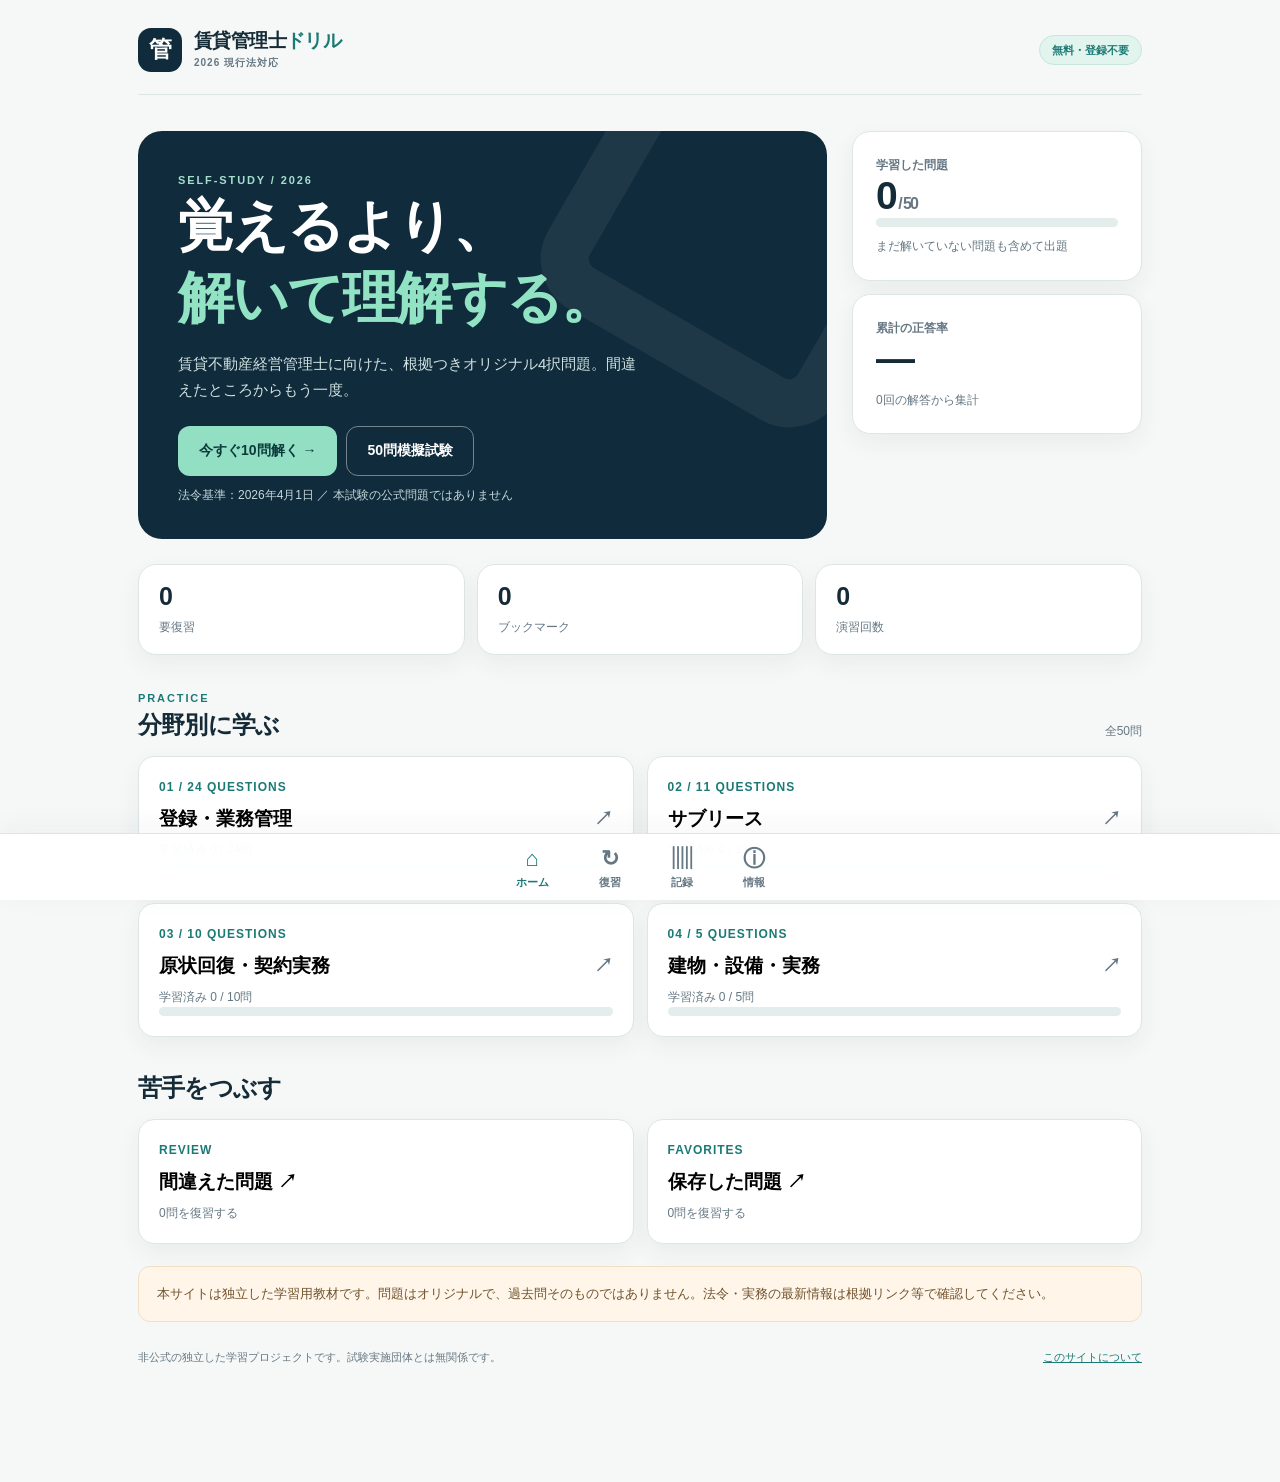
==== index.html @ d22968f8 "Publish original 50-question study app as standalone HTML" ====
<!doctype html>
<html lang="ja">
<head>
<meta charset="utf-8">
<meta name="viewport" content="width=device-width,initial-scale=1,viewport-fit=cover">
<meta name="theme-color" content="#102b3b">
<meta name="description" content="賃貸不動産経営管理士試験に向けた無料のオリジナル四択問題50問。解答解説・根拠リンク・苦手復習・模擬試験。">
<link rel="manifest" href="./manifest.webmanifest">
<link rel="icon" type="image/svg+xml" href="./icon.svg">
<link rel="apple-touch-icon" href="./icon-192.png">
<style>:root{color-scheme:light;--navy:#102b3b;--ink:#152b37;--sub:#657783;--aqua:#1b7a76;--mint:#c7e9d9;--bg:#f6f8f7;--line:#dde6e6;--white:#fff;--orange:#f3a34c;--red:#b74343;--good:#17765d;--shadow:0 9px 24px rgba(12,49,55,.06)}*{box-sizing:border-box}html{scroll-behavior:smooth}body{margin:0;background:var(--bg);color:var(--ink);font-family:-apple-system,BlinkMacSystemFont,"Hiragino Kaku Gothic ProN","Noto Sans JP",Meiryo,sans-serif;font-size:15px;line-height:1.7;-webkit-font-smoothing:antialiased}button,input,select{font:inherit}button{cursor:pointer}a{color:var(--aqua)}button:focus-visible,a:focus-visible,input:focus-visible{outline:3px solid #60b3ba;outline-offset:3px}.shell{max-width:1060px;margin:auto;padding:0 28px}.site-head{display:flex;justify-content:space-between;align-items:center;padding:28px 0 22px;border-bottom:1px solid var(--line)}.brand{display:flex;align-items:center;text-decoration:none;color:var(--ink);gap:12px}.brand-mark{background:var(--navy);color:#fff;width:44px;height:44px;border-radius:13px;display:grid;place-items:center;font-weight:900;font-size:23px;letter-spacing:-1px}.brand-text{font-size:19px;line-height:1.05;font-weight:850;letter-spacing:-.6px}.brand-text span{color:var(--aqua)}.brand-text small{display:block;font-weight:600;color:var(--sub);font-size:10px;margin-top:7px;letter-spacing:1px}.header-tag{font-weight:700;color:var(--aqua);background:#e1f4ed;border:1px solid #c9e6dc;border-radius:20px;padding:5px 12px;font-size:11px}.site-foot{display:flex;justify-content:space-between;gap:20px;font-size:11px;color:var(--sub);padding:26px 0 115px}.bottom-nav{position:fixed;z-index:20;bottom:0;left:0;right:0;display:flex;justify-content:center;background:rgba(255,255,255,.97);border-top:1px solid var(--line);padding-bottom:env(safe-area-inset-bottom,0px);box-shadow:0 -6px 30px #102b3b0b}.bottom-nav button{border:0;background:transparent;padding:10px 25px 8px;color:var(--sub);font-size:11px;font-weight:700;display:grid;justify-items:center;gap:0}.bottom-nav button span{font-size:22px;line-height:1.35}.bottom-nav button.active{color:var(--aqua)}.eyebrow{text-transform:uppercase;letter-spacing:1.9px;font-size:11px;font-weight:850;color:var(--aqua)}h1,h2,h3,p{margin-top:0}h1{font-size:clamp(31px,5.2vw,56px);line-height:1.3;letter-spacing:-1.9px;margin-bottom:16px}h2{font-size:24px;line-height:1.4;letter-spacing:-.8px}h3{font-size:17px;line-height:1.4;margin-bottom:8px}.lede{color:#4e6571;font-size:16px;max-width:650px}.hero{margin:36px 0 25px;display:grid;grid-template-columns:minmax(0,1fr) 290px;gap:25px;align-items:stretch}.hero-main{background:var(--navy);border-radius:24px;color:#fff;padding:40px 40px 34px;position:relative;overflow:hidden}.hero-main:before{content:'';position:absolute;width:240px;height:240px;border:48px solid #ffffff10;transform:rotate(30deg);right:-90px;top:-80px;border-radius:58px}.hero-main .eyebrow{color:#a4dfce}.hero-main h1{position:relative}.hero-main h1 em{font-style:normal;color:#92e3c3}.hero-main p{max-width:470px;color:#d1e3e3;position:relative}.hero-actions{display:flex;gap:9px;flex-wrap:wrap;position:relative;margin-top:24px}.btn{border:1px solid transparent;border-radius:12px;padding:12px 20px;font-weight:800;font-size:14px;display:inline-flex;align-items:center;justify-content:center;gap:7px;min-height:46px;transition:transform .15s,background .15s}.btn:hover{transform:translateY(-1px)}.btn-primary{background:#93dfc4;color:#0c3a3b}.btn-dark{background:var(--navy);color:#fff}.btn-outline{background:transparent;border-color:#ffffff6b;color:#fff}.btn-ghost{background:#fff;color:var(--navy);border-color:var(--line)}.btn:disabled{opacity:.5;cursor:not-allowed}.hero-side{display:flex;flex-direction:column;gap:13px}.surface{background:white;border:1px solid var(--line);box-shadow:var(--shadow);border-radius:18px;padding:23px}.stat-num{font-size:39px;font-weight:900;line-height:1.1;letter-spacing:-2px}.stat-label{color:var(--sub);font-size:12px;font-weight:700}.progressbar{height:9px;background:#e3edeb;border-radius:99px;overflow:hidden}.progressbar>span{height:100%;display:block;border-radius:99px;background:#29a18a}.mini-note{font-size:12px;color:var(--sub);margin:9px 0 0}.kpis{display:grid;grid-template-columns:repeat(3,minmax(0,1fr));gap:12px}.kpi{padding:16px 20px}.kpi strong{font-size:25px;display:block;line-height:1.25}.kpi small{font-size:12px;color:var(--sub)}.section-head{display:flex;align-items:end;justify-content:space-between;margin:34px 0 14px;gap:12px}.section-head h2{margin:0}.small{font-size:12px;color:var(--sub)}.card-grid{display:grid;grid-template-columns:repeat(2,minmax(0,1fr));gap:13px}.study-card{text-align:left;display:block;width:100%;border:1px solid var(--line);background:white;border-radius:16px;padding:20px;transition:all .18s;box-shadow:var(--shadow)}.study-card:hover{border-color:var(--aqua);transform:translateY(-2px)}.study-card .num{display:block;color:var(--aqua);font-weight:900;font-size:12px;letter-spacing:1px}.study-card h3{font-size:19px;margin:9px 0 7px}.study-card p{font-size:12px;color:var(--sub);margin:0}.study-card .right{float:right;color:var(--sub)}.pill{display:inline-block;border-radius:99px;padding:3px 10px;background:#e8f4ef;color:#116b5a;font-size:11px;font-weight:800}.muted-pill{background:#eff3f3;color:#6d7c84}.info-row{display:flex;gap:12px;align-items:center;justify-content:space-between;margin:16px 0}.filter-chip{background:#eff6f3;border:1px solid #d9eae2;color:#1d7665;border-radius:20px;padding:7px 12px;font-weight:800;font-size:12px}.question-wrap{max-width:760px;margin:34px auto 52px}.q-top{display:flex;align-items:center;justify-content:space-between;gap:10px;margin-bottom:16px}.back{border:0;background:transparent;color:var(--sub);font-size:13px;font-weight:700;padding:4px 0}.q-card{background:#fff;border:1px solid var(--line);border-radius:22px;padding:clamp(20px,4.5vw,40px);box-shadow:var(--shadow)}.q-meta{display:flex;flex-wrap:wrap;gap:8px;align-items:center;margin-bottom:17px}.q-number{font-size:13px;font-weight:800;color:var(--aqua)}.q-title{font-size:clamp(19px,3.5vw,25px);letter-spacing:-.5px;line-height:1.6;margin-bottom:22px}.answers{display:grid;gap:10px}.choice{width:100%;display:flex;text-align:left;gap:14px;align-items:flex-start;padding:15px;border:1.5px solid var(--line);background:#fff;border-radius:12px;line-height:1.55;font-weight:650}.choice:hover:not(:disabled){border-color:#36947c;background:#f7fcfa}.choice .mark{flex:0 0 28px;width:28px;height:28px;border-radius:8px;background:#f0f5f4;color:#72808a;display:grid;place-items:center;font-size:13px;font-weight:900}.choice.correct{border-color:#2a9975;background:#f1fbf5}.choice.correct .mark{background:#217c5c;color:white}.choice.wrong{border-color:#d47f77;background:#fff5f4}.choice.wrong .mark{background:#bc5e53;color:white}.choice:disabled{cursor:default}.answer-review{margin-top:21px;padding:20px;border-radius:13px;background:#f1f7f4;border:1px solid #d5e7db}.answer-review.is-wrong{background:#fff8f1;border-color:#f4dfc7}.result-label{font-size:14px;font-weight:900;margin-bottom:8px}.source-link{font-size:12px;word-break:break-all;display:inline-flex;gap:4px;margin-top:7px}.q-actions{display:flex;justify-content:space-between;gap:10px;flex-wrap:wrap;margin-top:20px}.q-actions button{flex:1}.ghost-action{border:0;background:transparent;font-weight:750;color:var(--aqua);padding:10px}.timeout{background:#fff3e3;border-radius:10px;padding:10px 12px;font-size:12px;color:#7a5619}.summary{max-width:760px;margin:32px auto}.summary-hero{padding:33px;text-align:center;background:var(--navy);color:white;border-radius:22px}.summary-hero h2{font-size:42px;margin:10px}.summary-hero p{color:#d4e7e5}.summary-hero .btn{margin:6px}.recap-list{margin-top:18px}.recap{border-bottom:1px solid var(--line);padding:15px 0}.recap strong{display:block;font-size:13px}.recap small{color:var(--sub)}.stats-grid{display:grid;grid-template-columns:repeat(3,1fr);gap:12px;margin-top:22px}.stats-grid .surface strong{display:block;font-size:30px}.row{display:flex;justify-content:space-between;align-items:center;gap:10px}.category-stats{display:grid;gap:16px;margin:22px 0}.cstat{background:white;border-radius:14px;border:1px solid var(--line);padding:18px}.cstat label{font-weight:700;font-size:14px;display:block;margin-bottom:12px}.source-list{padding-left:20px}.source-list li{padding:6px 0;line-height:1.5}.alert{padding:16px 18px;border-radius:12px;background:#fff6e9;border:1px solid #f3dfc3;font-size:13px;color:#71532d}.settings-actions{display:flex;gap:10px;flex-wrap:wrap}.settings-actions input{display:none}.loading{padding:100px 10px;text-align:center;color:var(--sub)}.pillwrap{display:flex;flex-wrap:wrap;gap:10px;margin:15px 0}.category-filter{border:1px solid var(--line);background:white;border-radius:12px;padding:10px 14px;font-weight:700;color:var(--ink)}.category-filter.selected{border-color:#267e6f;background:#dff3e9;color:#135e4d}.countdown{font-weight:800;color:#d3f6e9}.nos{padding:50px 18px;text-align:center}.about{max-width:850px;margin:36px auto}.about section{margin:25px 0}.about ul{padding-left:21px}.about li{margin:6px 0}.source-ct{font-size:12px;color:var(--sub);word-break:break-all}@media(max-width:750px){.shell{padding:0 16px}.site-head{padding:17px 0}.brand-mark{width:39px;height:39px}.brand-text{font-size:17px}.header-tag{font-size:10px;padding:4px 8px}.hero{grid-template-columns:1fr;gap:12px;margin:22px 0}.hero-main{padding:29px 24px}.hero-main h1{font-size:35px}.hero-side{flex-direction:row}.hero-side>.surface{flex:1}.card-grid{grid-template-columns:1fr}.stats-grid{grid-template-columns:repeat(3,minmax(0,1fr));gap:6px}.stats-grid .surface{padding:15px 9px}.stats-grid .surface strong{font-size:25px}.bottom-nav button{padding-left:24px;padding-right:24px}.site-foot{display:grid;padding-bottom:115px}.question-wrap{margin-top:22px}.q-card{border-radius:18px}.q-actions{flex-direction:column}.q-actions button{width:100%}.hero-actions .btn{flex:1}}@media(max-width:370px){.brand-text{font-size:14px}.header-tag{font-size:9px}.bottom-nav button{padding-left:18px;padding-right:18px}.hero-main h1{font-size:31px}}

/* deploy asset */
</style>
<title>賃貸管理士ドリル｜2026試験対策</title>
</head>
<body>
<div class="shell">
<header class="site-head">
  <a href="#home" class="brand" id="brand" aria-label="ホームへ"><span class="brand-mark">管</span><span class="brand-text">賃貸管理士<span>ドリル</span><small>2026 現行法対応</small></span></a>
  <span class="header-tag">無料・登録不要</span>
</header>
<main id="app" tabindex="-1"><div class="loading">問題データを読み込み中...</div></main>
<footer class="site-foot"><span>非公式の独立した学習プロジェクトです。試験実施団体とは無関係です。</span><a href="#about">このサイトについて</a></footer>
</div>
<nav class="bottom-nav" aria-label="メインメニュー">
<button type="button" data-nav="home" aria-label="ホーム"><span>⌂</span>ホーム</button>
<button type="button" data-nav="review" aria-label="復習"><span>↻</span>復習</button>
<button type="button" data-nav="stats" aria-label="学習記録"><span>▥</span>記録</button>
<button type="button" data-nav="about" aria-label="サイト情報"><span>ⓘ</span>情報</button>
</nav>
<script>window.__DRILL_QUESTIONS=[{"id":"K001","category":"登録・業務管理","topic":"登録義務","question":"賃貸住宅管理業の登録義務について、正しいものはどれか。","choices":[{"text":"管理戸数200戸以上の事業者は、原則として国土交通大臣の登録が必要である。","ok":true},{"text":"管理戸数50戸以上で登録が必要となる。","ok":false},{"text":"管理戸数100戸以上で登録が必要となる。","ok":false},{"text":"管理戸数500戸以上になるまで登録は不要である。","ok":false}],"explanation":"登録義務の境界は200戸。管理戸数200戸未満なら任意登録ができる。","source":"https://www.mlit.go.jp/tochi_fudousan_kensetsugyo/pm_portal/administrator_duties.html","sourceName":"国交省：管理業者の業務","basisDate":"2026-04-01","verified":"一次資料確認済み"},{"id":"K002","category":"登録・業務管理","topic":"任意登録","question":"管理戸数150戸の事業者について、正しいものはどれか。","choices":[{"text":"登録を受けても賃貸住宅管理業法の業者規制を受けない。","ok":false},{"text":"法律上の登録は原則任意だが、登録を受けることはできる。","ok":true},{"text":"登録申請自体が禁止される。","ok":false},{"text":"無条件で登録が義務付けられる。","ok":false}],"explanation":"200戸未満は任意登録。ただし登録した業者は該当する法定義務を負う。","source":"https://www.mlit.go.jp/tochi_fudousan_kensetsugyo/pm_portal/system_commentary.html","sourceName":"国交省：制度解説","basisDate":"2026-04-01","verified":"一次資料確認済み"},{"id":"K003","category":"登録・業務管理","topic":"管理業務の定義","question":"家賃の集金だけを受託し、維持保全を行わない事業について正しいものはどれか。","choices":[{"text":"金銭管理だけの場合は例外なく宅建免許が必要となる。","ok":false},{"text":"金銭管理だけでも必ず業務管理者を設置する必要がある。","ok":false},{"text":"家賃等の金銭管理だけでは、法の「賃貸住宅管理業」に該当しない。","ok":true},{"text":"金銭管理だけで当然に管理業登録が必要となる。","ok":false}],"explanation":"法の対象となる管理業務は、維持保全単独、または維持保全と金銭管理の併用。金銭管理のみは対象外。","source":"https://www.mlit.go.jp/tochi_fudousan_kensetsugyo/pm_portal/administrator_duties.html","sourceName":"国交省：管理業者の業務","basisDate":"2026-04-01","verified":"一次資料確認済み"},{"id":"K004","category":"登録・業務管理","topic":"登録先","question":"賃貸住宅管理業の法定登録先として正しいものはどれか。","choices":[{"text":"国土交通大臣。","ok":true},{"text":"都道府県知事。","ok":false},{"text":"市区町村長。","ok":false},{"text":"宅地建物取引業保証協会。","ok":false}],"explanation":"賃貸住宅管理業の法定登録は国土交通大臣に対して行う。","source":"https://www.mlit.go.jp/tochi_fudousan_kensetsugyo/const/tochi_fudousan_kensetsugyo_const_tk3_000001_00012.html","sourceName":"国交省：登録申請","basisDate":"2026-04-01","verified":"一次資料確認済み"},{"id":"K005","category":"登録・業務管理","topic":"登録期間","question":"賃貸住宅管理業の登録の有効期間について正しいものはどれか。","choices":[{"text":"登録後は無期限である。","ok":false},{"text":"5年間である。","ok":true},{"text":"1年間である。","ok":false},{"text":"3年間である。","ok":false}],"explanation":"登録は5年間有効。継続する場合は所定の期間内に更新申請する。","source":"https://www.mlit.go.jp/tochi_fudousan_kensetsugyo/const/tochi_fudousan_kensetsugyo_const_tk3_000001_00012.html","sourceName":"国交省：登録申請","basisDate":"2026-04-01","verified":"一次資料確認済み"},{"id":"K006","category":"登録・業務管理","topic":"更新申請","question":"登録の更新申請時期について正しいものはどれか。","choices":[{"text":"満了日の180日前から150日前までに申請する。","ok":false},{"text":"満了後30日以内であれば必ず適法に更新できる。","ok":false},{"text":"有効期間満了日の90日前から30日前までに申請する。","ok":true},{"text":"満了日の前日だけに申請する。","ok":false}],"explanation":"更新申請は満了日の90日前から30日前まで。","source":"https://www.ktr.mlit.go.jp/kensan/index00000029.html","sourceName":"国交省関東地方整備局：FAQ","basisDate":"2026-04-01","verified":"一次資料確認済み"},{"id":"K007","category":"登録・業務管理","topic":"宅建免許との関係","question":"賃貸住宅管理業の登録と宅建業免許との関係で正しいものはどれか。","choices":[{"text":"宅建業免許がなければ登録申請できない。","ok":false},{"text":"宅建業免許を持つだけで管理業の登録も自動付与される。","ok":false},{"text":"宅建業免許を返納すると管理業登録も必ず同時に消滅する。","ok":false},{"text":"宅建業免許を持っていなくても、要件を満たせば登録を受けられる。","ok":true}],"explanation":"賃貸住宅管理業の登録に宅建業免許の保有は必須ではない。","source":"https://www.ktr.mlit.go.jp/kensan/index00000029.html","sourceName":"国交省関東地方整備局：FAQ","basisDate":"2026-04-01","verified":"一次資料確認済み"},{"id":"K008","category":"登録・業務管理","topic":"業務開始","question":"登録後の事業開始について正しいものはどれか。","choices":[{"text":"登録後1年以内に業務を始めないと、登録取消しの対象となる。","ok":true},{"text":"登録後1か月で開始しなければ自動失効する。","ok":false},{"text":"何年休業しても登録取消しの対象にはならない。","ok":false},{"text":"登録後10年は開業の有無を問わず取消しできない。","ok":false}],"explanation":"1年以内に開始せず、または引き続き1年以上業務を行っていないと認められると、登録取消しの対象。","source":"https://www.ktr.mlit.go.jp/kensan/index00000029.html","sourceName":"国交省関東地方整備局：FAQ","basisDate":"2026-04-01","verified":"一次資料確認済み"},{"id":"K009","category":"登録・業務管理","topic":"業務管理者","question":"業務管理者の配置について正しいものはどれか。","choices":[{"text":"業務管理者は契約ごとに1名選任する。","ok":false},{"text":"営業所または事務所ごとに1名以上配置する。","ok":true},{"text":"会社全体で1名いればすべての営業所に配置不要である。","ok":false},{"text":"管理戸数200戸ごとに必ず1名配置する。","ok":false}],"explanation":"営業所・事務所単位で1名以上。戸数比例の人数要件ではない。","source":"https://www.mlit.go.jp/tochi_fudousan_kensetsugyo/pm_portal/administrator_duties.html","sourceName":"国交省：管理業者の業務","basisDate":"2026-04-01","verified":"一次資料確認済み"},{"id":"K010","category":"登録・業務管理","topic":"兼務","question":"業務管理者について正しいものはどれか。","choices":[{"text":"業務管理者は必ず取締役でなければならない。","ok":false},{"text":"業務管理者は必ず無期雇用の正社員でなければならない。","ok":false},{"text":"適切な管理・監督体制を確保できれば、宅建士等との兼務が法令上当然には禁止されない。","ok":true},{"text":"法律上、業務管理者はすべての副業を禁止される。","ok":false}],"explanation":"兼務自体は禁止ではないが、管理業務の指導・監督に従事できる必要がある。","source":"https://www.ktr.mlit.go.jp/kensan/index00000029.html","sourceName":"国交省関東地方整備局：FAQ","basisDate":"2026-04-01","verified":"一次資料確認済み"},{"id":"K011","category":"登録・業務管理","topic":"重要事項説明","question":"管理受託契約の締結前に必要な対応として正しいものはどれか。","choices":[{"text":"契約後に口頭報告するだけで足りる。","ok":false},{"text":"重要事項説明は入居者にだけ行う。","ok":false},{"text":"管理報酬の説明は法律上禁止されている。","ok":false},{"text":"管理内容や報酬等について書面を交付して説明する。","ok":true}],"explanation":"管理受託契約の相手方となるオーナーに対し、締結前に書面交付・説明を行う。","source":"https://www.mlit.go.jp/tochi_fudousan_kensetsugyo/pm_portal/administrator_duties.html","sourceName":"国交省：管理業者の業務","basisDate":"2026-04-01","verified":"一次資料確認済み"},{"id":"K012","category":"登録・業務管理","topic":"説明者","question":"管理受託契約の重要事項を説明する者について正しいものはどれか。","choices":[{"text":"法律上、説明者は必ずしも業務管理者本人である必要はない。","ok":true},{"text":"必ず行政書士が行う。","ok":false},{"text":"必ず賃貸人自身が説明する。","ok":false},{"text":"必ず業務管理者だけが行い、他の従業員は一切できない。","ok":false}],"explanation":"業務管理者等の知識・経験ある者が説明することを推奨するが、説明者を業務管理者に限定していない。","source":"https://www.mlit.go.jp/tochi_fudousan_kensetsugyo/pm_portal/faq.html","sourceName":"国交省：FAQ","basisDate":"2026-04-01","verified":"一次資料確認済み"},{"id":"K013","category":"登録・業務管理","topic":"説明から締結","question":"管理受託契約の説明と締結の間隔について正しいものはどれか。","choices":[{"text":"説明から締結までは必ず1年以上あける。","ok":false},{"text":"国交省は説明から契約まで1週間程度あけることを推奨している。","ok":true},{"text":"法律で必ず30日以上あけなければならない。","ok":false},{"text":"法律上、説明した瞬間に締結しなければならない。","ok":false}],"explanation":"1週間程度は推奨であり、すべての契約で法律上の絶対的な待機期間というわけではない。","source":"https://www.mlit.go.jp/tochi_fudousan_kensetsugyo/pm_portal/faq.html","sourceName":"国交省：FAQ","basisDate":"2026-04-01","verified":"一次資料確認済み"},{"id":"K014","category":"登録・業務管理","topic":"契約締結時書面","question":"管理受託契約が成立した直後の法定対応として正しいものはどれか。","choices":[{"text":"契約前説明書を交付していれば締結時書面は常に不要である。","ok":false},{"text":"締結時書面は入居者だけに交付する。","ok":false},{"text":"契約内容を記載した締結時書面を遅滞なく交付する。","ok":true},{"text":"締結時書面は5年以内に渡せばよい。","ok":false}],"explanation":"締結前の重要事項説明書と、成立後の契約締結時書面は別の義務。","source":"https://www.mlit.go.jp/tochi_fudousan_kensetsugyo/pm_portal/administrator_duties.html","sourceName":"国交省：管理業者の業務","basisDate":"2026-04-01","verified":"一次資料確認済み"},{"id":"K015","category":"登録・業務管理","topic":"財産の分別","question":"管理業者が扱う家賃等の分別管理について正しいものはどれか。","choices":[{"text":"管理業者自身の固有財産と区分して管理する必要がある。","ok":true},{"text":"自己の運転資金として自由に混用できる。","ok":false},{"text":"現金で保管すれば帳簿等による識別は一切不要である。","ok":false},{"text":"所有者が異なっても契約ごとの識別は不要である。","ok":false}],"explanation":"家賃・敷金等は固有財産と区別し、管理受託契約ごとの金銭を識別可能にする。","source":"https://www.mlit.go.jp/tochi_fudousan_kensetsugyo/pm_portal/administrator_duties.html","sourceName":"国交省：管理業者の業務","basisDate":"2026-04-01","verified":"一次資料確認済み"},{"id":"K016","category":"登録・業務管理","topic":"帳簿管理","question":"家賃等の金銭管理に関する説明で正しいものはどれか。","choices":[{"text":"資金の帰属確認は会計年度末だけ行えば必ず足りる。","ok":false},{"text":"どの管理受託契約の金銭か帳簿・会計ソフト等で判別できるようにする。","ok":true},{"text":"金銭を一つの口座に集めれば契約別の記録は不要である。","ok":false},{"text":"契約番号の管理は法により禁止されている。","ok":false}],"explanation":"物件・契約ごとに受領金銭の帰属を識別できる管理が求められる。","source":"https://www.mlit.go.jp/tochi_fudousan_kensetsugyo/pm_portal/administrator_duties.html","sourceName":"国交省：管理業者の業務","basisDate":"2026-04-01","verified":"一次資料確認済み"},{"id":"K017","category":"登録・業務管理","topic":"定期報告","question":"管理業者から委託者への業務状況報告について正しいものはどれか。","choices":[{"text":"10年に1回だけ報告すればよい。","ok":false},{"text":"賃貸人に対する定期報告の義務は一切ない。","ok":false},{"text":"原則として少なくとも年1回は定期報告する。","ok":true},{"text":"5年に1回で必ず足りる。","ok":false}],"explanation":"管理業務の実施状況など、原則年1回以上の頻度で報告する。","source":"https://www.mlit.go.jp/tochi_fudousan_kensetsugyo/pm_portal/administrator_duties.html","sourceName":"国交省：管理業者の業務","basisDate":"2026-04-01","verified":"一次資料確認済み"},{"id":"K018","category":"登録・業務管理","topic":"報告内容","question":"管理受託契約に基づく定期報告の項目として適切なものはどれか。","choices":[{"text":"業務管理者の私的な年間収入。","ok":false},{"text":"入居者の趣味嗜好を独自に調査した結果。","ok":false},{"text":"他社の営業秘密を必ず報告する。","ok":false},{"text":"家賃等の収受状況や苦情の発生・対応状況。","ok":true}],"explanation":"維持保全の実施状況、家賃等の収受状況、苦情の発生・対応状況などを報告。","source":"https://www.mlit.go.jp/tochi_fudousan_kensetsugyo/pm_portal/administrator_duties.html","sourceName":"国交省：管理業者の業務","basisDate":"2026-04-01","verified":"一次資料確認済み"},{"id":"K019","category":"登録・業務管理","topic":"証明書","question":"賃貸住宅管理業に従事する者の証明書について正しいものはどれか。","choices":[{"text":"管理業務に従事する従業者には、原則として従業者証明書を携帯させる。","ok":true},{"text":"証明書の携帯は一律に禁止されている。","ok":false},{"text":"従業者は個人の運転免許証を見せれば法定証明書の代わりとなる。","ok":false},{"text":"名刺を持っていれば法律上の証明書は絶対に不要となる。","ok":false}],"explanation":"賃貸住宅管理業に従事する者は所定の従業者証明書を携帯する。内部事務のみの者など取扱いに注意。","source":"https://www.mlit.go.jp/tochi_fudousan_kensetsugyo/pm_portal/administrator_duties.html","sourceName":"国交省：管理業者の業務","basisDate":"2026-04-01","verified":"一次資料確認済み"},{"id":"K020","category":"登録・業務管理","topic":"帳簿","question":"賃貸住宅管理業者の帳簿について正しいものはどれか。","choices":[{"text":"帳簿に管理受託契約の内容は記載できない。","ok":false},{"text":"営業所または事務所ごとに備え付ける。","ok":true},{"text":"本店にだけ1冊あれば必ず足りる。","ok":false},{"text":"賃貸人の自宅ごとに必ず備える。","ok":false}],"explanation":"営業所・事務所ごとに、管理受託契約についての所定事項を記録する。","source":"https://www.mlit.go.jp/tochi_fudousan_kensetsugyo/pm_portal/administrator_duties.html","sourceName":"国交省：管理業者の業務","basisDate":"2026-04-01","verified":"一次資料確認済み"},{"id":"K021","category":"登録・業務管理","topic":"帳簿保存","question":"管理受託契約に関する帳簿の保存期間として正しいものはどれか。","choices":[{"text":"1か月間だけ保存すればよい。","ok":false},{"text":"一律に30年間保存する。","ok":false},{"text":"事業年度の末日から5年間保存する。","ok":true},{"text":"作成した当日だけ保存すればよい。","ok":false}],"explanation":"帳簿の保存は各事業年度の末日から5年間。","source":"https://www.cbr.mlit.go.jp/kensei/info/license/pdf/faq_a.pdf","sourceName":"国交省：FAQ抜粋","basisDate":"2026-04-01","verified":"一次資料確認済み"},{"id":"K022","category":"登録・業務管理","topic":"標識","question":"登録を受けた賃貸住宅管理業者の標識について正しいものはどれか。","choices":[{"text":"本店のみで一切足りる。","ok":false},{"text":"車両のダッシュボードだけに掲示する。","ok":false},{"text":"営業所には掲示してはならない。","ok":false},{"text":"営業所または事務所ごとの公衆の見やすい場所に掲示する。","ok":true}],"explanation":"標識は営業所・事務所単位で掲示する。","source":"https://www.mlit.go.jp/tochi_fudousan_kensetsugyo/pm_portal/administrator_duties.html","sourceName":"国交省：管理業者の業務","basisDate":"2026-04-01","verified":"一次資料確認済み"},{"id":"K023","category":"登録・業務管理","topic":"全部再委託","question":"受託した賃貸住宅管理業務の再委託について正しいものはどれか。","choices":[{"text":"管理業務の全部を他者へ再委託することは禁止される。","ok":true},{"text":"全部再委託は必ず義務付けられる。","ok":false},{"text":"すべての業務を外注し管理業者自身は何もしなくてもよい。","ok":false},{"text":"再委託について法律の規定は存在しない。","ok":false}],"explanation":"管理受託した業務の全部の再委託は禁止。","source":"https://www.hkd.mlit.go.jp/ky/jg/kensan/slo5pa000000x3wf-att/slo5pa000000x469.pdf","sourceName":"国交省：再委託の解説","basisDate":"2026-04-01","verified":"一次資料確認済み"},{"id":"K024","category":"登録・業務管理","topic":"一部再委託","question":"賃貸住宅管理業務の一部再委託について正しいものはどれか。","choices":[{"text":"一部再委託すると登録は必ず即時失効する。","ok":false},{"text":"管理受託契約に定めがあり、自ら再委託先を指導・監督するなどの条件の下で可能である。","ok":true},{"text":"一部の再委託も常に刑事罰の対象となる。","ok":false},{"text":"一部再委託は書面での取決めに一切関係なく無制限に可能である。","ok":false}],"explanation":"全部再委託は禁止。一部再委託は契約内容と管理業者の指導監督を踏まえた取扱いが可能。","source":"https://www.hkd.mlit.go.jp/ky/jg/kensan/slo5pa000000x3wf-att/slo5pa000000x469.pdf","sourceName":"国交省：再委託の解説","basisDate":"2026-04-01","verified":"一次資料確認済み"},{"id":"K025","category":"サブリース","topic":"契約の構造","question":"マスターリース契約の基本的な当事者関係として正しいものはどれか。","choices":[{"text":"管理会社が入居者へ売買代金を払う契約。","ok":false},{"text":"サブリース業者が消防署と設備点検を契約すること。","ok":false},{"text":"建物所有者がサブリース業者に賃貸する契約。","ok":true},{"text":"入居者が建物所有者から所有権を購入する契約。","ok":false}],"explanation":"マスターリースはオーナーからサブリース業者への貸付け。","source":"https://www.mlit.go.jp/tochi_fudousan_kensetsugyo/pm_portal/sublease.html","sourceName":"国交省：サブリース規制","basisDate":"2026-04-01","verified":"一次資料確認済み"},{"id":"K026","category":"サブリース","topic":"転貸借","question":"サブリースで入居者が賃貸住宅を借りる契約について正しいものはどれか。","choices":[{"text":"オーナーが金融機関から住宅ローンを借りる契約である。","ok":false},{"text":"所有者から建設会社への工事請負契約である。","ok":false},{"text":"管理者が国に登録申請する契約である。","ok":false},{"text":"一般にサブリース業者から入居者への転貸借契約である。","ok":true}],"explanation":"オーナー→サブリース業者がマスターリース、業者→入居者が転貸借。","source":"https://www.mlit.go.jp/tochi_fudousan_kensetsugyo/pm_portal/sublease.html","sourceName":"国交省：サブリース規制","basisDate":"2026-04-01","verified":"一次資料確認済み"},{"id":"K027","category":"サブリース","topic":"誇大広告","question":"特定賃貸借契約についての広告規制で正しいものはどれか。","choices":[{"text":"実際と著しく異なる条件や誤認させるような表示は禁止される。","ok":true},{"text":"インターネット広告だけは誇大表示が自由である。","ok":false},{"text":"広告では必ず家賃が将来増額すると表示する。","ok":false},{"text":"契約条件が変わる可能性を伏せることが義務である。","ok":false}],"explanation":"サブリース事業者等には誇大広告の禁止がある（法28条）。","source":"https://www.mlit.go.jp/tochi_fudousan_kensetsugyo/pm_portal/sublease.html","sourceName":"国交省：サブリース規制・法28条","basisDate":"2026-04-01","verified":"一次資料確認済み"},{"id":"K028","category":"サブリース","topic":"不当勧誘","question":"サブリース契約の勧誘について正しいものはどれか。","choices":[{"text":"虚偽説明でもオーナーに損害がなければ常に適法である。","ok":false},{"text":"契約解除の妨害は法律上無制限に許される。","ok":false},{"text":"相手の判断をゆがめるような不正確な情報や強引な勧誘は禁止される。","ok":true},{"text":"契約に影響する不利な事実は必ず隠さなければならない。","ok":false}],"explanation":"不当勧誘等は法29条で禁止される。","source":"https://www.mlit.go.jp/tochi_fudousan_kensetsugyo/pm_portal/sublease.html","sourceName":"国交省：サブリース規制・法29条","basisDate":"2026-04-01","verified":"一次資料確認済み"},{"id":"K029","category":"サブリース","topic":"勧誘者","question":"サブリース契約を勧誘する者への規制について正しいものはどれか。","choices":[{"text":"規制は物件の入居者にだけ適用される。","ok":false},{"text":"建設会社などが勧誘に関与しても一切規制されない。","ok":false},{"text":"サブリース業者以外の勧誘はすべて規制対象外である。","ok":false},{"text":"サブリース業者のほか、勧誘者も不当勧誘規制の対象となり得る。","ok":true}],"explanation":"サブリース業者と勧誘者が対象。建設業者等の勧誘も該当し得る。","source":"https://www.mlit.go.jp/tochi_fudousan_kensetsugyo/pm_portal/sublease.html","sourceName":"国交省：サブリース規制","basisDate":"2026-04-01","verified":"一次資料確認済み"},{"id":"K030","category":"サブリース","topic":"説明前置","question":"特定賃貸借契約（マスターリース）の締結に際して必要な説明として正しいものはどれか。","choices":[{"text":"契約前にオーナーとなる者へ重要事項の書面を交付し、説明する。","ok":true},{"text":"契約後1年以内であれば説明を省略できる。","ok":false},{"text":"契約内容の説明をする相手は入居者だけである。","ok":false},{"text":"管理会社の営業用パンフレットがあれば、説明義務は必ず消える。","ok":false}],"explanation":"特定賃貸借契約では法30条の重要事項説明・書面交付が必要。","source":"https://www.mlit.go.jp/tochi_fudousan_kensetsugyo/pm_portal/sublease.html","sourceName":"国交省：サブリース規制・法30条","basisDate":"2026-04-01","verified":"一次資料確認済み"},{"id":"K031","category":"サブリース","topic":"説明者","question":"特定賃貸借契約の重要事項説明者について正しいものはどれか。","choices":[{"text":"借主本人がオーナーの立場で説明しなければならない。","ok":false},{"text":"法令上の特定資格の限定はないが、専門知識のある者が説明することが望ましい。","ok":true},{"text":"必ず公認会計士でなければならない。","ok":false},{"text":"必ず宅建士でなければならないと法30条にある。","ok":false}],"explanation":"説明者について特定資格の法律上の限定はなく、知識・経験を持つ者による説明が望ましい。","source":"https://www.mlit.go.jp/tochi_fudousan_kensetsugyo/pm_portal/sublease.html","sourceName":"国交省：サブリース規制","basisDate":"2026-04-01","verified":"一次資料確認済み"},{"id":"K032","category":"サブリース","topic":"締結時書面","question":"マスターリース契約の締結時に関して正しいものはどれか。","choices":[{"text":"契約時書面に賃料を記載してはならない。","ok":false},{"text":"契約時の書面は国が交付し、業者には義務がない。","ok":false},{"text":"契約期間や賃料など所定事項を書いた書面を交付する義務がある。","ok":true},{"text":"契約時書面の交付は常に禁止される。","ok":false}],"explanation":"サブリース事業者は法31条の契約時書面を交付する。","source":"https://www.mlit.go.jp/tochi_fudousan_kensetsugyo/pm_portal/sublease.html","sourceName":"国交省：サブリース規制・法31条","basisDate":"2026-04-01","verified":"一次資料確認済み"},{"id":"K033","category":"サブリース","topic":"書類閲覧","question":"特定転貸事業者の書類閲覧に関する説明で正しいものはどれか。","choices":[{"text":"業務・財産関係の書類は法令上すべて備置きが禁止される。","ok":false},{"text":"閲覧は会社の株主以外に一切認められない。","ok":false},{"text":"管理する住宅の入居者全員に個人の銀行口座を公開する義務がある。","ok":false},{"text":"事業・財産状況の書類を備え置き、契約相手方等の請求に応じて閲覧させる義務がある。","ok":true}],"explanation":"法32条は特定転貸事業者の業務・財産状況書類の備置きと閲覧を規定。","source":"https://www.mlit.go.jp/tochi_fudousan_kensetsugyo/pm_portal/sublease.html","sourceName":"国交省：サブリース規制・法32条","basisDate":"2026-04-01","verified":"一次資料確認済み"},{"id":"K034","category":"サブリース","topic":"登録とサブリース","question":"サブリース規制と管理業登録について正しいものはどれか。","choices":[{"text":"管理業の登録がなくても、特定転貸事業者に対する法定規制は適用され得る。","ok":true},{"text":"管理業登録がない事業者の誇大広告は常に自由である。","ok":false},{"text":"管理業登録がないとマスターリース契約は民法上必ず無効になる。","ok":false},{"text":"管理業登録の有無で特定転貸事業者の概念は自動的に消滅する。","ok":false}],"explanation":"特定転貸事業者・勧誘者への規制は管理業登録と独立して適用される。","source":"https://www.ktr.mlit.go.jp/kensan/index00000029.html","sourceName":"国交省関東地方整備局：FAQ","basisDate":"2026-04-01","verified":"一次資料確認済み"},{"id":"K035","category":"サブリース","topic":"説明期間","question":"特定賃貸借契約の重要事項説明のタイミングに関する説明で正しいものはどれか。","choices":[{"text":"説明をする前に必ず契約を成立させる必要がある。","ok":false},{"text":"契約判断のため、説明から締結まで1週間程度の期間を置くことが望ましい。","ok":true},{"text":"すべての契約で法律上180日以上の間隔が義務である。","ok":false},{"text":"契約前説明の翌日以降に締結すると必ず違法となる。","ok":false}],"explanation":"説明から締結まで1週間程度を設けることが望ましいという行政上の考え方。","source":"https://www.mlit.go.jp/tochi_fudousan_kensetsugyo/pm_portal/sublease.html","sourceName":"国交省：サブリース規制","basisDate":"2026-04-01","verified":"一次資料確認済み"},{"id":"K036","category":"原状回復・契約実務","topic":"通常損耗","question":"賃貸住宅の原状回復に関する原則として正しいものはどれか。","choices":[{"text":"建物が古くなること自体が常に借主の過失である。","ok":false},{"text":"入居時より新しくする費用は必ず借主に請求できる。","ok":false},{"text":"通常の使用による損耗や経年変化は、原則として賃借人の原状回復義務に含まれない。","ok":true},{"text":"通常損耗は例外なくすべて借主が新品交換する。","ok":false}],"explanation":"通常損耗・経年変化は賃料の対価に含まれると考える。","source":"https://www.mlit.go.jp/jutakukentiku/house/jutakukentiku_house_tk3_000020.html","sourceName":"国交省：原状回復ガイドライン","basisDate":"2026-04-01","verified":"一次資料確認済み"},{"id":"K037","category":"原状回復・契約実務","topic":"故意過失","question":"借主の不注意で壁を損傷させた場合の原状回復について正しいものはどれか。","choices":[{"text":"借主が故意に壁を壊しても常に貸主だけが負担する。","ok":false},{"text":"すべての損傷は管理会社が無条件で負担する。","ok":false},{"text":"借主の故意・過失による損傷は原状回復と無関係である。","ok":false},{"text":"故意・過失や通常を超える使用による損傷は借主負担となり得る。","ok":true}],"explanation":"通常の使用を超える故意・過失等による損耗の復旧が原状回復の対象。","source":"https://www.mlit.go.jp/jutakukentiku/house/jutakukentiku_house_tk3_000020.html","sourceName":"国交省：原状回復ガイドライン","basisDate":"2026-04-01","verified":"一次資料確認済み"},{"id":"K038","category":"原状回復・契約実務","topic":"経過年数","question":"原状回復費用の算定に関する考え方として正しいものはどれか。","choices":[{"text":"修繕対象の種類によっては経過年数を考慮して負担割合を計算する。","ok":true},{"text":"すべての設備は築年数に関係なく新品価格を借主が負担する。","ok":false},{"text":"経過年数は法律上必ず100年間無視する。","ok":false},{"text":"経過年数の考慮は原状回復ガイドラインで一切触れられていない。","ok":false}],"explanation":"部材・設備に応じ、経過年数の考慮や部分補修など適切な算定方法を使う。","source":"https://www.mlit.go.jp/jutakukentiku/house/jutakukentiku_house_tk3_000020.html","sourceName":"国交省：原状回復ガイドライン","basisDate":"2026-04-01","verified":"一次資料確認済み"},{"id":"K039","category":"原状回復・契約実務","topic":"入退去確認","question":"原状回復をめぐる紛争予防策として適切なものはどれか。","choices":[{"text":"退去後に全ての傷の原因を推測するだけで証拠として必ず十分である。","ok":false},{"text":"入居時と退去時に物件状況を確認し、写真やチェックリストに残す。","ok":true},{"text":"入居時の傷を記録しないことが必須である。","ok":false},{"text":"貸主と借主の確認作業は法律で禁止される。","ok":false}],"explanation":"入退去時の記録は、損傷の発生時期や原因についての争いを減らす。","source":"https://www.mlit.go.jp/jutakukentiku/house/jutakukentiku_house_tk3_000024.html","sourceName":"国交省：原状回復Q&A","basisDate":"2026-04-01","verified":"一次資料確認済み"},{"id":"K040","category":"原状回復・契約実務","topic":"クリーニング特約","question":"退去時清掃費用の特約について正しいものはどれか。","choices":[{"text":"クリーニング特約は例外なくすべて無効である。","ok":false},{"text":"金額や範囲が不明な特約ほど必ず有効になる。","ok":false},{"text":"内容の明確さや費用の妥当性等によって有効性を判断する。","ok":true},{"text":"クリーニング特約は書けば常に全額有効である。","ok":false}],"explanation":"特約の有効性は具体的な負担範囲・説明・費用の妥当性などを考慮する。","source":"https://www.mlit.go.jp/jutakukentiku/house/jutakukentiku_house_tk3_000024.html","sourceName":"国交省：原状回復Q&A","basisDate":"2026-04-01","verified":"一次資料確認済み"},{"id":"K041","category":"原状回復・契約実務","topic":"原状回復の意味","question":"「原状回復」の意味について正しいものはどれか。","choices":[{"text":"退去時には必ずすべての設備を新品にする意味である。","ok":false},{"text":"借主の故意による損傷も一切対象外である。","ok":false},{"text":"原状回復は家賃の増額のみを意味する。","ok":false},{"text":"入居当初の新品状態に戻すことと常に同じではない。","ok":true}],"explanation":"通常損耗まで新品交換する制度ではなく、故意・過失等による損傷の復旧が中心。","source":"https://www.mlit.go.jp/jutakukentiku/house/jutakukentiku_house_tk3_000020.html","sourceName":"国交省：原状回復ガイドライン","basisDate":"2026-04-01","verified":"一次資料確認済み"},{"id":"K042","category":"原状回復・契約実務","topic":"特約の理解","question":"通常の原状回復義務を超える特約の取扱いとして適切なものはどれか。","choices":[{"text":"必要性や合理性、借主の認識・意思表示などが重要となる。","ok":true},{"text":"特約は貸主が一方的に紙へ書くだけで常に有効となる。","ok":false},{"text":"特約は契約書に何もなくても必ず借主に無制限の費用負担を生む。","ok":false},{"text":"合理性の検討は国交省ガイドラインで否定されている。","ok":false}],"explanation":"通常の負担を超える特約は合理性や明確な合意が重要。","source":"https://www.mlit.go.jp/jutakukentiku/house/jutakukentiku_house_tk3_000024.html","sourceName":"国交省：原状回復Q&A","basisDate":"2026-04-01","verified":"一次資料確認済み"},{"id":"K043","category":"原状回復・契約実務","topic":"水垢放置","question":"浴室の清掃を長期間怠り、水垢やカビを拡大させた場合の基本的な考え方はどれか。","choices":[{"text":"水回りは何が起きても借主に注意義務はない。","ok":false},{"text":"借主の手入れ不足として、通常損耗を超える部分が借主負担となり得る。","ok":true},{"text":"使用中の手入れ不足は原状回復に一切関係しない。","ok":false},{"text":"入居期間中に発生したカビはすべて必ず貸主負担である。","ok":false}],"explanation":"清掃・手入れを怠って発生・拡大した損傷は善管注意義務違反と判断され得る。","source":"https://www.mlit.go.jp/jutakukentiku/house/jutakukentiku_house_tk3_000020.html","sourceName":"国交省：原状回復ガイドライン","basisDate":"2026-04-01","verified":"一次資料確認済み"},{"id":"K044","category":"原状回復・契約実務","topic":"設備設置","question":"DIY型賃貸借の契約上の留意点として適切なものはどれか。","choices":[{"text":"改修工事の内容は契約上すべて不明にしておくべきである。","ok":false},{"text":"DIY型賃貸借では退去時の取扱いを決めることが禁止される。","ok":false},{"text":"工事内容と退去時の原状回復の有無等を貸主借主で明確に合意する。","ok":true},{"text":"借主は貸主に知らせず構造躯体を自由に変更できる。","ok":false}],"explanation":"DIY型賃貸借では改修範囲・合意・返還時の取扱いを明確にする。","source":"https://www.mlit.go.jp/jutakukentiku/house/jutakukentiku_house_tk3_000046.html","sourceName":"国交省：DIY型賃貸借","basisDate":"2026-04-01","verified":"一次資料確認済み"},{"id":"K045","category":"原状回復・契約実務","topic":"貸主指定施工","question":"原状回復工事の実施者について、契約内容の確認が必要な理由として正しいものはどれか。","choices":[{"text":"どんな契約でも借主は無条件で自由に施工者を決められる。","ok":false},{"text":"契約の工事実施方法は民法上必ず無効である。","ok":false},{"text":"施工者の合意は一切トラブルと関係しない。","ok":false},{"text":"契約で貸主指定業者による施工と定めている場合、借主が勝手に別業者へ頼めない場合がある。","ok":true}],"explanation":"誰が工事するかは契約条項によって異なり、国交省Q&Aも確認を求めている。","source":"https://www.mlit.go.jp/jutakukentiku/house/jutakukentiku_house_tk3_000024.html","sourceName":"国交省：原状回復Q&A","basisDate":"2026-04-01","verified":"一次資料確認済み"},{"id":"K046","category":"建物・設備・実務","topic":"報告対象","question":"国が全国一律で建築基準法上の定期報告対象に指定するものとして適切なものはどれか。","choices":[{"text":"入居者の個人用自転車。","ok":false},{"text":"一定のエレベーター等の昇降機。","ok":true},{"text":"全国のすべての私有の机。","ok":false},{"text":"あらゆる住宅の家庭用テレビ。","ok":false}],"explanation":"昇降機のほか、一定の不特定多数利用施設などが対象。個別の報告対象は建物条件等で異なる。","source":"https://www.mlit.go.jp/jutakukentiku/build/jutakukentiku_house_tk_000039.html","sourceName":"国交省：建築基準法定期報告","basisDate":"2026-04-01","verified":"一次資料確認済み"},{"id":"K047","category":"建物・設備・実務","topic":"対象建物","question":"建築基準法上の定期報告の対象建築物について正しいものはどれか。","choices":[{"text":"特定行政庁には報告対象を指定する権限が一切ない。","ok":false},{"text":"建築物の用途は定期報告に全く関係しない。","ok":false},{"text":"地域の事情に応じて特定行政庁が対象を定める場合もある。","ok":true},{"text":"報告対象はすべての自治体で完全に同じである。","ok":false}],"explanation":"全国一律の対象に加え、特定行政庁が地域事情に応じて指定できる。","source":"https://www.mlit.go.jp/jutakukentiku/build/jutakukentiku_house_tk_000039.html","sourceName":"国交省：建築基準法定期報告","basisDate":"2026-04-01","verified":"一次資料確認済み"},{"id":"K048","category":"建物・設備・実務","topic":"調査資格","question":"建築基準法上の法定定期調査・検査について正しいものはどれか。","choices":[{"text":"入居者なら資格なく法定調査を代行できる。","ok":false},{"text":"管理会社の名刺があれば法律上の資格要件を当然に満たす。","ok":false},{"text":"建築物の法定調査には担当者の資格が全く関係しない。","ok":false},{"text":"所定の資格者が行う必要がある。","ok":true}],"explanation":"法定の定期調査・検査には関係法令で定める資格者が必要。","source":"https://www.mlit.go.jp/jutakukentiku/build/jutakukentiku_house_tk_000039.html","sourceName":"国交省：建築基準法定期報告","basisDate":"2026-04-01","verified":"一次資料確認済み"},{"id":"K049","category":"建物・設備・実務","topic":"報告先","question":"建築基準法12条の定期報告の一般的な報告先について正しいものはどれか。","choices":[{"text":"特定行政庁。","ok":true},{"text":"必ず契約した家財保険会社。","ok":false},{"text":"住宅ローンを借りた銀行。","ok":false},{"text":"入居者の勤務先企業。","ok":false}],"explanation":"定期調査・検査の結果は特定行政庁へ報告する制度。","source":"https://www.mlit.go.jp/jutakukentiku/build/jutakukentiku_house_tk_000160.html","sourceName":"国交省：建築基準法定期報告","basisDate":"2026-04-01","verified":"一次資料確認済み"},{"id":"K050","category":"建物・設備・実務","topic":"オンライン申請","question":"建築基準法上の定期報告の提出方法について正しいものはどれか。","choices":[{"text":"すべての自治体でSNSの個人メッセージだけで正式提出できる。","ok":false},{"text":"条件を満たせばオンラインで報告することも可能である。","ok":true},{"text":"電子的な提出は法律上絶対に禁止される。","ok":false},{"text":"提出には必ず入居者全員の自筆署名が必要である。","ok":false}],"explanation":"制度上はオンライン活用が可能。実際の受付方法は行政庁の運用を確認する。","source":"https://www.mlit.go.jp/jutakukentiku/build/jutakukentiku_house_tk_000160.html","sourceName":"国交省：オンラインを活用した定期報告","basisDate":"2026-04-01","verified":"一次資料確認済み"}];</script><script>(()=>{'use strict';
const KEY='chintai-drill-v1';const CATS=['登録・業務管理','サブリース','原状回復・契約実務','建物・設備・実務'];
const app=document.getElementById('app');let all=[];let record={answers:{},starred:[],sessions:[]};let mode=null;let current=[];let at=0;let selected=null;let timer=null;let expiresAt=0;
const esc=x=>String(x??'').replace(/[&<>"']/g,c=>({'&':'&amp;','<':'&lt;','>':'&gt;','"':'&quot;',"'":'&#39;'}[c]));
function load(){try{let r=JSON.parse(localStorage.getItem(KEY)||'{}');if(r&&typeof r==='object'&&r.answers&&r.starred&&r.sessions){record={answers:r.answers,starred:r.starred,sessions:r.sessions}}}catch(e){console.warn('bad saved data',e)}}
function save(){try{localStorage.setItem(KEY,JSON.stringify(record))}catch(e){alert('端末に記録を保存できません。ブラウザのストレージ設定を確認してください。')}}
const shuffled=(arr)=>{let a=[...arr];for(let i=a.length-1;i>0;i--){let j=Math.floor(Math.random()*(i+1));[a[i],a[j]]=[a[j],a[i]]}return a};
const ids=()=>all.map(q=>q.id);
const entry=id=>record.answers[id]||{attempts:0,correct:0,lastOk:null};
const studied=()=>all.filter(q=>entry(q.id).attempts>0).length;
const answered=()=>Object.values(record.answers).reduce((a,e)=>a+(e.attempts||0),0);
const rights=()=>Object.values(record.answers).reduce((a,e)=>a+(e.correct||0),0);
const pct=(x,y)=>y?Math.round(x/y*100):0;
const wrongids=()=>all.filter(q=>entry(q.id).attempts>0&&entry(q.id).lastOk===false).map(q=>q.id);
const starids=()=>all.filter(q=>record.starred.includes(q.id)).map(q=>q.id);
const makeProgress=v=>`<div class="progressbar" role="progressbar" aria-valuenow="${v}" aria-valuemin="0" aria-valuemax="100"><span style="width:${Math.max(0,Math.min(100,v))}%"><\/span><\/div>`;
function setPage(html,where='home'){clearTimer();app.innerHTML=html;document.querySelectorAll('[data-nav]').forEach(n=>n.classList.toggle('active',n.dataset.nav===where));window.scrollTo({top:0,behavior:'instant'});}
function clearTimer(){if(timer){clearInterval(timer);timer=null}}
function go(page){location.hash=page==='home'?'#home':'#'+page;renderHash()}
function renderHash(){let p=location.hash.slice(1);if(p==='about')about();else if(p==='stats')stats();else if(p==='review')review();else home()}
function home(){const done=studied();setPage(`<section class="hero"><div class="hero-main"><div class="eyebrow">SELF-STUDY / 2026<\/div><h1>覚えるより、<br><em>解いて理解する。<\/em><\/h1><p>賃貸不動産経営管理士に向けた、根拠つきオリジナル4択問題。間違えたところからもう一度。<\/p><div class="hero-actions"><button class="btn btn-primary" id="startAll">今すぐ10問解く →<\/button><button class="btn btn-outline" id="mockStart">50問模擬試験<\/button><\/div><div class="mini-note" style="color:#c4d9dc">法令基準：2026年4月1日 ／ 本試験の公式問題ではありません<\/div><\/div><div class="hero-side"><div class="surface"><div class="stat-label">学習した問題<\/div><div class="stat-num">${done}<small style="font-size:16px;color:var(--sub)"> / ${all.length}<\/small><\/div>${makeProgress(pct(done,all.length))}<p class="mini-note">まだ解いていない問題も含めて出題<\/p><\/div><div class="surface"><div class="stat-label">累計の正答率<\/div><div class="stat-num">${answered()?pct(rights(),answered())+'%':'—'}<\/div><p class="mini-note">${answered()}回の解答から集計<\/p><\/div><\/div><\/section><div class="kpis"><div class="surface kpi"><strong>${wrongids().length}<\/strong><small>要復習<\/small><\/div><div class="surface kpi"><strong>${starids().length}<\/strong><small>ブックマーク<\/small><\/div><div class="surface kpi"><strong>${record.sessions.length}<\/strong><small>演習回数<\/small><\/div><\/div><div class="section-head"><div><div class="eyebrow">PRACTICE<\/div><h2>分野別に学ぶ<\/h2><\/div><span class="small">全${all.length}問<\/span><\/div><div class="card-grid">${CATS.map((cat,i)=>{const qs=all.filter(q=>q.category===cat),count=qs.filter(q=>entry(q.id).attempts>0).length;return `<button class="study-card" data-category="${esc(cat)}"><span class="num">0${i+1} / ${qs.length} QUESTIONS<\/span><h3>${esc(cat)} <span class="right">↗<\/span><\/h3><p>学習済み ${count} / ${qs.length}問<\/p>${makeProgress(pct(count,qs.length))}<\/button>`}).join('')}<\/div><div class="section-head"><h2>苦手をつぶす<\/h2><\/div><div class="card-grid"><button class="study-card" id="wrongStart"><span class="num">REVIEW<\/span><h3>間違えた問題 ↗<\/h3><p>${wrongids().length}問を復習する<\/p><\/button><button class="study-card" id="starStart"><span class="num">FAVORITES<\/span><h3>保存した問題 ↗<\/h3><p>${starids().length}問を復習する<\/p><\/button><\/div><div class="alert" style="margin-top:22px">本サイトは独立した学習用教材です。問題はオリジナルで、過去問そのものではありません。法令・実務の最新情報は根拠リンク等で確認してください。<\/div>`);
app.querySelector('#startAll').onclick=()=>start('quick',shuffled(ids()).slice(0,10));app.querySelector('#mockStart').onclick=()=>start('mock',shuffled(ids()));app.querySelectorAll('[data-category]').forEach(b=>b.onclick=()=>start('category',shuffled(all.filter(x=>x.category===b.dataset.category).map(x=>x.id)),b.dataset.category));app.querySelector('#wrongStart').onclick=()=>start('wrong',shuffled(wrongids()));app.querySelector('#starStart').onclick=()=>start('star',shuffled(starids()));}
function start(type,items,label=''){if(!items.length){setPage(`<div class="surface nos"><h2>対象の問題はまだありません<\/h2><p>問題を解いたりブックマークを付けると、ここでまとめて復習できます。<\/p><button class="btn btn-dark" id="backHome">ホームに戻る<\/button><\/div>`,'review');app.querySelector('#backHome').onclick=()=>go('home');return} mode={type,label,started:Date.now(),results:[],originalIds:items.slice()};current=items.map(id=>({question:all.find(q=>q.id===id),order:shuffled([0,1,2,3])}));at=0;selected=null;if(type==='mock'){expiresAt=Date.now()+120*60000;timer=setInterval(tick,1000)}showQuestion();}
function fmt(ms){const t=Math.max(0,Math.ceil(ms/1000));return `${Math.floor(t/60).toString().padStart(2,'0')}:${(t%60).toString().padStart(2,'0')}`}
function tick(){let t=document.querySelector('#timer');if(t)t.textContent='残り '+fmt(expiresAt-Date.now());if(mode?.type==='mock'&&Date.now()>=expiresAt){finish()}}
function showQuestion(){selected=null;const data=current[at];const q=data.question;const progress=pct(at,current.length);const isStar=record.starred.includes(q.id);const timerHtml=mode.type==='mock'?`<span id="timer" class="filter-chip">残り ${fmt(expiresAt-Date.now())}<\/span>`:'';
setQuestionHtml(`<div class="question-wrap"><div class="q-top"><button class="back" id="stop">← 演習を終了<\/button>${timerHtml}<span class="small">${at+1} / ${current.length}問<\/span><\/div>${makeProgress(progress)}<div class="q-card" style="margin-top:17px"><div class="q-meta"><span class="q-number">QUESTION ${String(at+1).padStart(2,'0')}<\/span><span class="pill">${esc(q.category)}<\/span><span class="pill muted-pill">${esc(q.topic)}<\/span><\/div><h2 class="q-title">${esc(q.question)}<\/h2><div class="answers">${data.order.map((k,i)=>`<button class="choice" data-choice="${k}"><span class="mark">${i+1}<\/span><span>${esc(q.choices[k].text)}<\/span><\/button>`).join('')}<\/div><div id="explanation" aria-live="polite"><\/div><div class="q-actions"><button class="btn btn-ghost" id="star">${isStar?'★ 保存済み':'☆ ブックマーク'}<\/button><button class="btn btn-dark" id="next" disabled>${at===current.length-1?'結果を見る':'次の問題 →'}<\/button><\/div><\/div><p class="small" style="text-align:center;margin-top:16px">出題基準：2026年4月1日 ／ 法令・行政資料に基づく独自問題<\/p><\/div>`);
app.querySelector('#stop').onclick=()=>finish();app.querySelector('#star').onclick=()=>{let i=record.starred.indexOf(q.id);i>=0?record.starred.splice(i,1):record.starred.push(q.id);save();app.querySelector('#star').textContent=record.starred.includes(q.id)?'★ 保存済み':'☆ ブックマーク'};app.querySelectorAll('[data-choice]').forEach(b=>b.onclick=()=>choose(Number(b.dataset.choice)));app.querySelector('#next').onclick=()=>{if(selected===null)return;if(at===current.length-1)finish();else{at++;showQuestion()}};if(mode.type==='mock')timer=setInterval(tick,1000);
}
function setQuestionHtml(html){clearTimer();app.innerHTML=html;document.querySelectorAll('[data-nav]').forEach(n=>n.classList.remove('active'));window.scrollTo({top:0,behavior:'instant'})}
function choose(k){if(selected!==null)return;selected=k;const q=current[at].question;const correct=q.choices[k].ok;const old=entry(q.id);record.answers[q.id]={attempts:old.attempts+1,correct:old.correct+(correct?1:0),lastOk:correct,lastAt:new Date().toISOString()};mode.results.push({id:q.id,ok:correct,choice:k});save();app.querySelectorAll('[data-choice]').forEach(b=>{b.disabled=true;const x=Number(b.dataset.choice);if(q.choices[x].ok)b.classList.add('correct');else if(x===k)b.classList.add('wrong');});const winner=q.choices.find(x=>x.ok);app.querySelector('#explanation').innerHTML=`<div class="answer-review ${correct?'':'is-wrong'}"><div class="result-label">${correct?'✓ 正解です':'× 不正解'}　正答：${esc(winner.text)}<\/div><p style="margin-bottom:8px">${esc(q.explanation)}<\/p><div class="small">【確認のポイント】正答以外の3つの選択肢は、対象・数字・手続・義務の内容が根拠資料と一致しません。<\/div><a class="source-link" href="${esc(q.source)}" target="_blank" rel="noopener noreferrer">根拠を確認：${esc(q.sourceName)} ↗<\/a><\/div>`;app.querySelector('#next').disabled=false;}
function finish(){if(!mode)return;clearTimer();const m=mode;mode=null;const r=m.results;record.sessions.push({type:m.type,label:m.label,at:new Date().toISOString(),count:r.length,correct:r.filter(x=>x.ok).length});record.sessions=record.sessions.slice(-250);save();setPage(`<section class="summary"><div class="summary-hero"><span class="eyebrow" style="color:#9de5ca">SESSION COMPLETE<\/span><h2>${r.filter(x=>x.ok).length} <small style="font-size:21px">/ ${r.length}問<\/small><\/h2><p>正答率 ${pct(r.filter(x=>x.ok).length,r.length)}%　${r.length<m.originalIds.length?'（途中終了）':''}<\/p><button class="btn btn-primary" id="again">もう一度演習<\/button><button class="btn btn-outline" id="home">ホームへ<\/button><\/div><div class="surface recap-list"><h2>今回の解答<\/h2>${r.length?r.map((item,i)=>{let q=all.find(x=>x.id===item.id);return `<div class="recap"><strong style="color:${item.ok?'var(--good)':'var(--red)'}">${item.ok?'○':'×'}　第${i+1}問　${esc(q.topic)}<\/strong><div class="small">${esc(q.question)}<\/div><small>根拠：<a href="${esc(q.source)}" target="_blank" rel="noopener noreferrer">${esc(q.sourceName)}<\/a><\/small><\/div>`}).join(''):'<p>まだ解答はありません。<\/p>'}<\/div><\/section>`,'stats');app.querySelector('#again').onclick=()=>start(m.type,shuffled(m.originalIds),m.label);app.querySelector('#home').onclick=()=>go('home');}
function review(){const wc=wrongids(),sc=starids();setPage(`<div class="section-head"><div><div class="eyebrow">PERSONAL REVIEW<\/div><h2>苦手を、得意に。<\/h2><\/div><\/div><div class="card-grid"><button class="study-card" id="wrong"><span class="num">WRONG ANSWERS<\/span><h3>間違えた問題　${wc.length}問<\/h3><p>最後の回答が不正解だった問題を解き直す<\/p><\/button><button class="study-card" id="favorite"><span class="num">BOOKMARKS<\/span><h3>ブックマーク　${sc.length}問<\/h3><p>あとでもう一度確認したい問題<\/p><\/button><\/div><div class="surface" style="margin-top:20px"><h3>復習のコツ<\/h3><p>解説の「根拠を確認」から国土交通省等の原資料を確認できます。答えを覚えるだけでなく、理由を説明できるようになるのが目標です。<\/p><\/div>`,'review');app.querySelector('#wrong').onclick=()=>start('wrong',shuffled(wc));app.querySelector('#favorite').onclick=()=>start('star',shuffled(sc));}
function stats(){let total=answered(),trueN=rights();setPage(`<div class="section-head"><div><div class="eyebrow">MY PROGRESS<\/div><h2>学習記録<\/h2><\/div><\/div><div class="stats-grid"><div class="surface"><span class="small">解答数<\/span><strong>${total}<\/strong><\/div><div class="surface"><span class="small">正答率<\/span><strong>${total?pct(trueN,total)+'%':'—'}<\/strong><\/div><div class="surface"><span class="small">学習済<\/span><strong>${studied()}<small style="font-size:12px">/${all.length}<\/small><\/strong><\/div><\/div><div class="category-stats">${CATS.map(c=>{let items=all.filter(q=>q.category===c),n=items.filter(q=>entry(q.id).attempts>0).length;return `<div class="cstat"><div class="row"><label>${esc(c)}<\/label><span class="small">${n}/${items.length}問<\/span><\/div>${makeProgress(pct(n,items.length))}<\/div>`}).join('')}<\/div><div class="surface"><h3>学習データを管理<\/h3><p class="small">学習記録は今使っている端末・ブラウザ内だけに保存されます。端末変更やブラウザのデータ削除に備えてバックアップしてください。<\/p><div class="settings-actions"><button class="btn btn-dark" id="export">記録を書き出す<\/button><label class="btn btn-ghost" for="import">記録を復元する<\/label><input type="file" id="import" accept=".json,application/json"><button class="btn btn-ghost" id="reset">履歴を消去<\/button><\/div><\/div>`,'stats');app.querySelector('#export').onclick=exportRecord;app.querySelector('#import').onchange=e=>{const f=e.target.files?.[0];if(f)importRecord(f)};app.querySelector('#reset').onclick=()=>{if(confirm('学習履歴・ブックマークをすべて削除します。元に戻せません。よろしいですか？')){record={answers:{},starred:[],sessions:[]};save();stats()}}}
function exportRecord(){const blob=new Blob([JSON.stringify({format:'chintai-drill-backup',version:1,exportedAt:new Date().toISOString(),record},null,2)],{type:'application/json'});const a=document.createElement('a');const url=URL.createObjectURL(blob);a.href=url;a.download='chintai-drill-backup-'+new Date().toISOString().slice(0,10)+'.json';a.click();setTimeout(()=>URL.revokeObjectURL(url),1000)}
function importRecord(f){if(f.size>1000000){alert('ファイルが大きすぎます（上限1MB）。');return}const reader=new FileReader();reader.onload=()=>{try{let parsed=JSON.parse(String(reader.result));if(parsed.format!=='chintai-drill-backup'||parsed.version!==1||!parsed.record||!parsed.record.answers||!Array.isArray(parsed.record.starred)||!Array.isArray(parsed.record.sessions))throw Error('format');if(!confirm('現在の学習記録をバックアップの内容で上書きしますか？'))return;let clean={answers:{},starred:[],sessions:[]};for(const q of all){let x=parsed.record.answers[q.id];if(x&&Number.isInteger(x.attempts)&&x.attempts>=0&&Number.isInteger(x.correct)&&x.correct>=0&&x.correct<=x.attempts){clean.answers[q.id]={attempts:x.attempts,correct:x.correct,lastOk:typeof x.lastOk==='boolean'?x.lastOk:null,lastAt:typeof x.lastAt==='string'?x.lastAt:''}}}clean.starred=parsed.record.starred.filter(id=>typeof id==='string'&&all.some(q=>q.id===id));clean.sessions=parsed.record.sessions.filter(s=>s&&Number.isInteger(s.count)&&Number.isInteger(s.correct)).slice(-250);record=clean;save();alert('復元しました。');stats()}catch(e){alert('バックアップ形式を確認できませんでした。')}};reader.onerror=()=>alert('ファイルを読み取れませんでした。');reader.readAsText(f)}
function about(){const unique=[...new Map(all.map(q=>[q.source,{name:q.sourceName,url:q.source}])).values()];setPage(`<div class="about"><div class="eyebrow">ABOUT THIS PROJECT<\/div><h1 style="font-size:37px">この学習サイトについて<\/h1><div class="alert">独立した非公式の学習教材です。賃貸不動産経営管理士協議会や国土交通省の公式アプリではありません。掲載問題は公式過去問ではなく独自に作成したものです。<\/div><section class="surface"><h2>学習のルール<\/h2><ul><li>問題数：${all.length}問のオリジナル4択。<\/li><li>参照法令の基準日：2026年4月1日。<\/li><li>根拠は国土交通省などの一次資料にリンク。<\/li><li>問題文・選択肢は学習用に新たに作成。<\/li><li>本番の出題傾向・合格可能性を保証するものではありません。<\/li><li>学習記録は端末内にのみ保存。外部送信、アカウント登録、広告、追跡解析はなし。<\/li><\/ul><\/section><section class="surface"><h2>参照した公的資料<\/h2><p class="small">根拠を自分で確認することが、知識を定着させる近道です。<\/p><ol class="source-list">${unique.map(s=>`<li><a href="${esc(s.url)}" target="_blank" rel="noopener noreferrer">${esc(s.name)} ↗<\/a><\/li>`).join('')}<\/ol><\/section><section class="surface"><h2>利用時の注意点<\/h2><p>法令等の改正や個別事案の事情により結論が変わる可能性があります。正確性には注意していますが、誤りが全くないことを保証するものではありません。本番の判断では公式資料も参照してください。<\/p><p>問題の誤りを見つけた場合は、問題IDと疑問点を控えて報告してください。報告先の連絡窓口は今後設ける予定です。<\/p><\/section><button class="btn btn-dark" id="back">演習に戻る →<\/button><\/div>`,'about');app.querySelector('#back').onclick=()=>go('home');}
async function init(){load();try{let resp=new Response(JSON.stringify(window.__DRILL_QUESTIONS),{status:200});if(!resp.ok)throw Error('HTTP '+resp.status);all=await resp.json();if(all.length!==50)throw Error('問題数が不正です');renderHash();window.addEventListener('hashchange',()=>{if(mode){if(!confirm('演習を終了して移動しますか？'))return;mode=null;clearTimer()}renderHash()});document.querySelectorAll('[data-nav]').forEach(b=>b.onclick=()=>{if(mode&&!confirm('演習を終了して移動しますか？'))return;mode=null;clearTimer();go(b.dataset.nav)});document.querySelector('#brand').onclick=e=>{if(mode&&!confirm('演習を終了して移動しますか？')){e.preventDefault();return}mode=null;clearTimer()};if('serviceWorker' in navigator&&location.protocol.startsWith('http'))navigator.serviceWorker.register('./sw.js').catch(()=>{});}catch(e){console.error(e);app.innerHTML='<div class="surface nos"><h2>問題を読み込めませんでした<\/h2><p>ファイル一式をWebサーバーから開いてください。ページを再読込しても直らない場合は管理者にご連絡ください。<\/p><\/div>'}}
init();
})();

// deploy asset
</script>
</body>
</html>
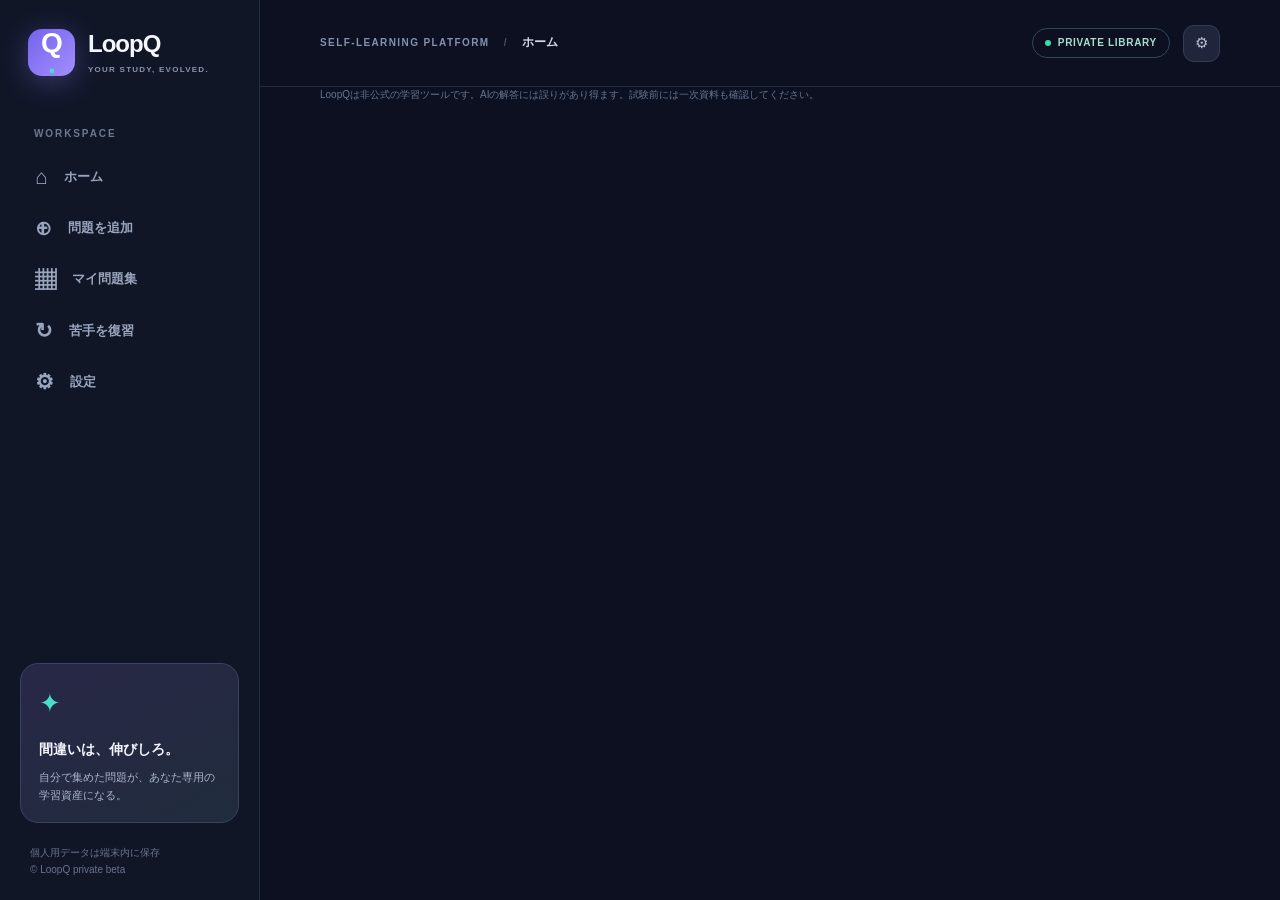
==== commit cfbea8d3: "Add LoopQ local-first preview with validated atomic backup restores and safe images" ====
--- a/index.html
+++ b/index.html
@@ -1,76 +1,26 @@
 <!doctype html>
 <html lang="ja">
 <head>
-<meta charset="utf-8">
-<meta name="viewport" content="width=device-width,initial-scale=1,viewport-fit=cover">
-<meta name="theme-color" content="#102b3b">
-<meta name="description" content="賃貸不動産経営管理士試験に向けた無料のオリジナル四択問題50問。解答解説・根拠リンク・苦手復習・模擬試験。">
-<link rel="manifest" href="./manifest.webmanifest">
-<link rel="icon" type="image/svg+xml" href="./icon.svg">
-<link rel="apple-touch-icon" href="./icon-192.png">
-<style>:root{color-scheme:light;--navy:#102b3b;--ink:#152b37;--sub:#657783;--aqua:#1b7a76;--mint:#c7e9d9;--bg:#f6f8f7;--line:#dde6e6;--white:#fff;--orange:#f3a34c;--red:#b74343;--good:#17765d;--shadow:0 9px 24px rgba(12,49,55,.06)}*{box-sizing:border-box}html{scroll-behavior:smooth}body{margin:0;background:var(--bg);color:var(--ink);font-family:-apple-system,BlinkMacSystemFont,"Hiragino Kaku Gothic ProN","Noto Sans JP",Meiryo,sans-serif;font-size:15px;line-height:1.7;-webkit-font-smoothing:antialiased}button,input,select{font:inherit}button{cursor:pointer}a{color:var(--aqua)}button:focus-visible,a:focus-visible,input:focus-visible{outline:3px solid #60b3ba;outline-offset:3px}.shell{max-width:1060px;margin:auto;padding:0 28px}.site-head{display:flex;justify-content:space-between;align-items:center;padding:28px 0 22px;border-bottom:1px solid var(--line)}.brand{display:flex;align-items:center;text-decoration:none;color:var(--ink);gap:12px}.brand-mark{background:var(--navy);color:#fff;width:44px;height:44px;border-radius:13px;display:grid;place-items:center;font-weight:900;font-size:23px;letter-spacing:-1px}.brand-text{font-size:19px;line-height:1.05;font-weight:850;letter-spacing:-.6px}.brand-text span{color:var(--aqua)}.brand-text small{display:block;font-weight:600;color:var(--sub);font-size:10px;margin-top:7px;letter-spacing:1px}.header-tag{font-weight:700;color:var(--aqua);background:#e1f4ed;border:1px solid #c9e6dc;border-radius:20px;padding:5px 12px;font-size:11px}.site-foot{display:flex;justify-content:space-between;gap:20px;font-size:11px;color:var(--sub);padding:26px 0 115px}.bottom-nav{position:fixed;z-index:20;bottom:0;left:0;right:0;display:flex;justify-content:center;background:rgba(255,255,255,.97);border-top:1px solid var(--line);padding-bottom:env(safe-area-inset-bottom,0px);box-shadow:0 -6px 30px #102b3b0b}.bottom-nav button{border:0;background:transparent;padding:10px 25px 8px;color:var(--sub);font-size:11px;font-weight:700;display:grid;justify-items:center;gap:0}.bottom-nav button span{font-size:22px;line-height:1.35}.bottom-nav button.active{color:var(--aqua)}.eyebrow{text-transform:uppercase;letter-spacing:1.9px;font-size:11px;font-weight:850;color:var(--aqua)}h1,h2,h3,p{margin-top:0}h1{font-size:clamp(31px,5.2vw,56px);line-height:1.3;letter-spacing:-1.9px;margin-bottom:16px}h2{font-size:24px;line-height:1.4;letter-spacing:-.8px}h3{font-size:17px;line-height:1.4;margin-bottom:8px}.lede{color:#4e6571;font-size:16px;max-width:650px}.hero{margin:36px 0 25px;display:grid;grid-template-columns:minmax(0,1fr) 290px;gap:25px;align-items:stretch}.hero-main{background:var(--navy);border-radius:24px;color:#fff;padding:40px 40px 34px;position:relative;overflow:hidden}.hero-main:before{content:'';position:absolute;width:240px;height:240px;border:48px solid #ffffff10;transform:rotate(30deg);right:-90px;top:-80px;border-radius:58px}.hero-main .eyebrow{color:#a4dfce}.hero-main h1{position:relative}.hero-main h1 em{font-style:normal;color:#92e3c3}.hero-main p{max-width:470px;color:#d1e3e3;position:relative}.hero-actions{display:flex;gap:9px;flex-wrap:wrap;position:relative;margin-top:24px}.btn{border:1px solid transparent;border-radius:12px;padding:12px 20px;font-weight:800;font-size:14px;display:inline-flex;align-items:center;justify-content:center;gap:7px;min-height:46px;transition:transform .15s,background .15s}.btn:hover{transform:translateY(-1px)}.btn-primary{background:#93dfc4;color:#0c3a3b}.btn-dark{background:var(--navy);color:#fff}.btn-outline{background:transparent;border-color:#ffffff6b;color:#fff}.btn-ghost{background:#fff;color:var(--navy);border-color:var(--line)}.btn:disabled{opacity:.5;cursor:not-allowed}.hero-side{display:flex;flex-direction:column;gap:13px}.surface{background:white;border:1px solid var(--line);box-shadow:var(--shadow);border-radius:18px;padding:23px}.stat-num{font-size:39px;font-weight:900;line-height:1.1;letter-spacing:-2px}.stat-label{color:var(--sub);font-size:12px;font-weight:700}.progressbar{height:9px;background:#e3edeb;border-radius:99px;overflow:hidden}.progressbar>span{height:100%;display:block;border-radius:99px;background:#29a18a}.mini-note{font-size:12px;color:var(--sub);margin:9px 0 0}.kpis{display:grid;grid-template-columns:repeat(3,minmax(0,1fr));gap:12px}.kpi{padding:16px 20px}.kpi strong{font-size:25px;display:block;line-height:1.25}.kpi small{font-size:12px;color:var(--sub)}.section-head{display:flex;align-items:end;justify-content:space-between;margin:34px 0 14px;gap:12px}.section-head h2{margin:0}.small{font-size:12px;color:var(--sub)}.card-grid{display:grid;grid-template-columns:repeat(2,minmax(0,1fr));gap:13px}.study-card{text-align:left;display:block;width:100%;border:1px solid var(--line);background:white;border-radius:16px;padding:20px;transition:all .18s;box-shadow:var(--shadow)}.study-card:hover{border-color:var(--aqua);transform:translateY(-2px)}.study-card .num{display:block;color:var(--aqua);font-weight:900;font-size:12px;letter-spacing:1px}.study-card h3{font-size:19px;margin:9px 0 7px}.study-card p{font-size:12px;color:var(--sub);margin:0}.study-card .right{float:right;color:var(--sub)}.pill{display:inline-block;border-radius:99px;padding:3px 10px;background:#e8f4ef;color:#116b5a;font-size:11px;font-weight:800}.muted-pill{background:#eff3f3;color:#6d7c84}.info-row{display:flex;gap:12px;align-items:center;justify-content:space-between;margin:16px 0}.filter-chip{background:#eff6f3;border:1px solid #d9eae2;color:#1d7665;border-radius:20px;padding:7px 12px;font-weight:800;font-size:12px}.question-wrap{max-width:760px;margin:34px auto 52px}.q-top{display:flex;align-items:center;justify-content:space-between;gap:10px;margin-bottom:16px}.back{border:0;background:transparent;color:var(--sub);font-size:13px;font-weight:700;padding:4px 0}.q-card{background:#fff;border:1px solid var(--line);border-radius:22px;padding:clamp(20px,4.5vw,40px);box-shadow:var(--shadow)}.q-meta{display:flex;flex-wrap:wrap;gap:8px;align-items:center;margin-bottom:17px}.q-number{font-size:13px;font-weight:800;color:var(--aqua)}.q-title{font-size:clamp(19px,3.5vw,25px);letter-spacing:-.5px;line-height:1.6;margin-bottom:22px}.answers{display:grid;gap:10px}.choice{width:100%;display:flex;text-align:left;gap:14px;align-items:flex-start;padding:15px;border:1.5px solid var(--line);background:#fff;border-radius:12px;line-height:1.55;font-weight:650}.choice:hover:not(:disabled){border-color:#36947c;background:#f7fcfa}.choice .mark{flex:0 0 28px;width:28px;height:28px;border-radius:8px;background:#f0f5f4;color:#72808a;display:grid;place-items:center;font-size:13px;font-weight:900}.choice.correct{border-color:#2a9975;background:#f1fbf5}.choice.correct .mark{background:#217c5c;color:white}.choice.wrong{border-color:#d47f77;background:#fff5f4}.choice.wrong .mark{background:#bc5e53;color:white}.choice:disabled{cursor:default}.answer-review{margin-top:21px;padding:20px;border-radius:13px;background:#f1f7f4;border:1px solid #d5e7db}.answer-review.is-wrong{background:#fff8f1;border-color:#f4dfc7}.result-label{font-size:14px;font-weight:900;margin-bottom:8px}.source-link{font-size:12px;word-break:break-all;display:inline-flex;gap:4px;margin-top:7px}.q-actions{display:flex;justify-content:space-between;gap:10px;flex-wrap:wrap;margin-top:20px}.q-actions button{flex:1}.ghost-action{border:0;background:transparent;font-weight:750;color:var(--aqua);padding:10px}.timeout{background:#fff3e3;border-radius:10px;padding:10px 12px;font-size:12px;color:#7a5619}.summary{max-width:760px;margin:32px auto}.summary-hero{padding:33px;text-align:center;background:var(--navy);color:white;border-radius:22px}.summary-hero h2{font-size:42px;margin:10px}.summary-hero p{color:#d4e7e5}.summary-hero .btn{margin:6px}.recap-list{margin-top:18px}.recap{border-bottom:1px solid var(--line);padding:15px 0}.recap strong{display:block;font-size:13px}.recap small{color:var(--sub)}.stats-grid{display:grid;grid-template-columns:repeat(3,1fr);gap:12px;margin-top:22px}.stats-grid .surface strong{display:block;font-size:30px}.row{display:flex;justify-content:space-between;align-items:center;gap:10px}.category-stats{display:grid;gap:16px;margin:22px 0}.cstat{background:white;border-radius:14px;border:1px solid var(--line);padding:18px}.cstat label{font-weight:700;font-size:14px;display:block;margin-bottom:12px}.source-list{padding-left:20px}.source-list li{padding:6px 0;line-height:1.5}.alert{padding:16px 18px;border-radius:12px;background:#fff6e9;border:1px solid #f3dfc3;font-size:13px;color:#71532d}.settings-actions{display:flex;gap:10px;flex-wrap:wrap}.settings-actions input{display:none}.loading{padding:100px 10px;text-align:center;color:var(--sub)}.pillwrap{display:flex;flex-wrap:wrap;gap:10px;margin:15px 0}.category-filter{border:1px solid var(--line);background:white;border-radius:12px;padding:10px 14px;font-weight:700;color:var(--ink)}.category-filter.selected{border-color:#267e6f;background:#dff3e9;color:#135e4d}.countdown{font-weight:800;color:#d3f6e9}.nos{padding:50px 18px;text-align:center}.about{max-width:850px;margin:36px auto}.about section{margin:25px 0}.about ul{padding-left:21px}.about li{margin:6px 0}.source-ct{font-size:12px;color:var(--sub);word-break:break-all}@media(max-width:750px){.shell{padding:0 16px}.site-head{padding:17px 0}.brand-mark{width:39px;height:39px}.brand-text{font-size:17px}.header-tag{font-size:10px;padding:4px 8px}.hero{grid-template-columns:1fr;gap:12px;margin:22px 0}.hero-main{padding:29px 24px}.hero-main h1{font-size:35px}.hero-side{flex-direction:row}.hero-side>.surface{flex:1}.card-grid{grid-template-columns:1fr}.stats-grid{grid-template-columns:repeat(3,minmax(0,1fr));gap:6px}.stats-grid .surface{padding:15px 9px}.stats-grid .surface strong{font-size:25px}.bottom-nav button{padding-left:24px;padding-right:24px}.site-foot{display:grid;padding-bottom:115px}.question-wrap{margin-top:22px}.q-card{border-radius:18px}.q-actions{flex-direction:column}.q-actions button{width:100%}.hero-actions .btn{flex:1}}@media(max-width:370px){.brand-text{font-size:14px}.header-tag{font-size:9px}.bottom-nav button{padding-left:18px;padding-right:18px}.hero-main h1{font-size:31px}}
-
-/* deploy asset */
-</style>
-<title>賃貸管理士ドリル｜2026試験対策</title>
+<meta charset="utf-8"><meta name="viewport" content="width=device-width,initial-scale=1,viewport-fit=cover">
+<meta name="theme-color" content="#101323"><meta name="description" content="間違えた問題を撮って、自分だけの復習問題集を育てる。資格を選ばない学習アプリ LoopQ。">
+<link rel="manifest" href="./manifest.webmanifest"><link rel="icon" href="./icon.svg" type="image/svg+xml"><link rel="stylesheet" href="./style.css">
+<title>LoopQ — 間違いが、次の正解になる。</title>
 </head>
 <body>
-<div class="shell">
-<header class="site-head">
-  <a href="#home" class="brand" id="brand" aria-label="ホームへ"><span class="brand-mark">管</span><span class="brand-text">賃貸管理士<span>ドリル</span><small>2026 現行法対応</small></span></a>
-  <span class="header-tag">無料・登録不要</span>
-</header>
-<main id="app" tabindex="-1"><div class="loading">問題データを読み込み中...</div></main>
-<footer class="site-foot"><span>非公式の独立した学習プロジェクトです。試験実施団体とは無関係です。</span><a href="#about">このサイトについて</a></footer>
-</div>
-<nav class="bottom-nav" aria-label="メインメニュー">
-<button type="button" data-nav="home" aria-label="ホーム"><span>⌂</span>ホーム</button>
-<button type="button" data-nav="review" aria-label="復習"><span>↻</span>復習</button>
-<button type="button" data-nav="stats" aria-label="学習記録"><span>▥</span>記録</button>
-<button type="button" data-nav="about" aria-label="サイト情報"><span>ⓘ</span>情報</button>
-</nav>
-<script>window.__DRILL_QUESTIONS=[{"id":"K001","category":"登録・業務管理","topic":"登録義務","question":"賃貸住宅管理業の登録義務について、正しいものはどれか。","choices":[{"text":"管理戸数200戸以上の事業者は、原則として国土交通大臣の登録が必要である。","ok":true},{"text":"管理戸数50戸以上で登録が必要となる。","ok":false},{"text":"管理戸数100戸以上で登録が必要となる。","ok":false},{"text":"管理戸数500戸以上になるまで登録は不要である。","ok":false}],"explanation":"登録義務の境界は200戸。管理戸数200戸未満なら任意登録ができる。","source":"https://www.mlit.go.jp/tochi_fudousan_kensetsugyo/pm_portal/administrator_duties.html","sourceName":"国交省：管理業者の業務","basisDate":"2026-04-01","verified":"一次資料確認済み"},{"id":"K002","category":"登録・業務管理","topic":"任意登録","question":"管理戸数150戸の事業者について、正しいものはどれか。","choices":[{"text":"登録を受けても賃貸住宅管理業法の業者規制を受けない。","ok":false},{"text":"法律上の登録は原則任意だが、登録を受けることはできる。","ok":true},{"text":"登録申請自体が禁止される。","ok":false},{"text":"無条件で登録が義務付けられる。","ok":false}],"explanation":"200戸未満は任意登録。ただし登録した業者は該当する法定義務を負う。","source":"https://www.mlit.go.jp/tochi_fudousan_kensetsugyo/pm_portal/system_commentary.html","sourceName":"国交省：制度解説","basisDate":"2026-04-01","verified":"一次資料確認済み"},{"id":"K003","category":"登録・業務管理","topic":"管理業務の定義","question":"家賃の集金だけを受託し、維持保全を行わない事業について正しいものはどれか。","choices":[{"text":"金銭管理だけの場合は例外なく宅建免許が必要となる。","ok":false},{"text":"金銭管理だけでも必ず業務管理者を設置する必要がある。","ok":false},{"text":"家賃等の金銭管理だけでは、法の「賃貸住宅管理業」に該当しない。","ok":true},{"text":"金銭管理だけで当然に管理業登録が必要となる。","ok":false}],"explanation":"法の対象となる管理業務は、維持保全単独、または維持保全と金銭管理の併用。金銭管理のみは対象外。","source":"https://www.mlit.go.jp/tochi_fudousan_kensetsugyo/pm_portal/administrator_duties.html","sourceName":"国交省：管理業者の業務","basisDate":"2026-04-01","verified":"一次資料確認済み"},{"id":"K004","category":"登録・業務管理","topic":"登録先","question":"賃貸住宅管理業の法定登録先として正しいものはどれか。","choices":[{"text":"国土交通大臣。","ok":true},{"text":"都道府県知事。","ok":false},{"text":"市区町村長。","ok":false},{"text":"宅地建物取引業保証協会。","ok":false}],"explanation":"賃貸住宅管理業の法定登録は国土交通大臣に対して行う。","source":"https://www.mlit.go.jp/tochi_fudousan_kensetsugyo/const/tochi_fudousan_kensetsugyo_const_tk3_000001_00012.html","sourceName":"国交省：登録申請","basisDate":"2026-04-01","verified":"一次資料確認済み"},{"id":"K005","category":"登録・業務管理","topic":"登録期間","question":"賃貸住宅管理業の登録の有効期間について正しいものはどれか。","choices":[{"text":"登録後は無期限である。","ok":false},{"text":"5年間である。","ok":true},{"text":"1年間である。","ok":false},{"text":"3年間である。","ok":false}],"explanation":"登録は5年間有効。継続する場合は所定の期間内に更新申請する。","source":"https://www.mlit.go.jp/tochi_fudousan_kensetsugyo/const/tochi_fudousan_kensetsugyo_const_tk3_000001_00012.html","sourceName":"国交省：登録申請","basisDate":"2026-04-01","verified":"一次資料確認済み"},{"id":"K006","category":"登録・業務管理","topic":"更新申請","question":"登録の更新申請時期について正しいものはどれか。","choices":[{"text":"満了日の180日前から150日前までに申請する。","ok":false},{"text":"満了後30日以内であれば必ず適法に更新できる。","ok":false},{"text":"有効期間満了日の90日前から30日前までに申請する。","ok":true},{"text":"満了日の前日だけに申請する。","ok":false}],"explanation":"更新申請は満了日の90日前から30日前まで。","source":"https://www.ktr.mlit.go.jp/kensan/index00000029.html","sourceName":"国交省関東地方整備局：FAQ","basisDate":"2026-04-01","verified":"一次資料確認済み"},{"id":"K007","category":"登録・業務管理","topic":"宅建免許との関係","question":"賃貸住宅管理業の登録と宅建業免許との関係で正しいものはどれか。","choices":[{"text":"宅建業免許がなければ登録申請できない。","ok":false},{"text":"宅建業免許を持つだけで管理業の登録も自動付与される。","ok":false},{"text":"宅建業免許を返納すると管理業登録も必ず同時に消滅する。","ok":false},{"text":"宅建業免許を持っていなくても、要件を満たせば登録を受けられる。","ok":true}],"explanation":"賃貸住宅管理業の登録に宅建業免許の保有は必須ではない。","source":"https://www.ktr.mlit.go.jp/kensan/index00000029.html","sourceName":"国交省関東地方整備局：FAQ","basisDate":"2026-04-01","verified":"一次資料確認済み"},{"id":"K008","category":"登録・業務管理","topic":"業務開始","question":"登録後の事業開始について正しいものはどれか。","choices":[{"text":"登録後1年以内に業務を始めないと、登録取消しの対象となる。","ok":true},{"text":"登録後1か月で開始しなければ自動失効する。","ok":false},{"text":"何年休業しても登録取消しの対象にはならない。","ok":false},{"text":"登録後10年は開業の有無を問わず取消しできない。","ok":false}],"explanation":"1年以内に開始せず、または引き続き1年以上業務を行っていないと認められると、登録取消しの対象。","source":"https://www.ktr.mlit.go.jp/kensan/index00000029.html","sourceName":"国交省関東地方整備局：FAQ","basisDate":"2026-04-01","verified":"一次資料確認済み"},{"id":"K009","category":"登録・業務管理","topic":"業務管理者","question":"業務管理者の配置について正しいものはどれか。","choices":[{"text":"業務管理者は契約ごとに1名選任する。","ok":false},{"text":"営業所または事務所ごとに1名以上配置する。","ok":true},{"text":"会社全体で1名いればすべての営業所に配置不要である。","ok":false},{"text":"管理戸数200戸ごとに必ず1名配置する。","ok":false}],"explanation":"営業所・事務所単位で1名以上。戸数比例の人数要件ではない。","source":"https://www.mlit.go.jp/tochi_fudousan_kensetsugyo/pm_portal/administrator_duties.html","sourceName":"国交省：管理業者の業務","basisDate":"2026-04-01","verified":"一次資料確認済み"},{"id":"K010","category":"登録・業務管理","topic":"兼務","question":"業務管理者について正しいものはどれか。","choices":[{"text":"業務管理者は必ず取締役でなければならない。","ok":false},{"text":"業務管理者は必ず無期雇用の正社員でなければならない。","ok":false},{"text":"適切な管理・監督体制を確保できれば、宅建士等との兼務が法令上当然には禁止されない。","ok":true},{"text":"法律上、業務管理者はすべての副業を禁止される。","ok":false}],"explanation":"兼務自体は禁止ではないが、管理業務の指導・監督に従事できる必要がある。","source":"https://www.ktr.mlit.go.jp/kensan/index00000029.html","sourceName":"国交省関東地方整備局：FAQ","basisDate":"2026-04-01","verified":"一次資料確認済み"},{"id":"K011","category":"登録・業務管理","topic":"重要事項説明","question":"管理受託契約の締結前に必要な対応として正しいものはどれか。","choices":[{"text":"契約後に口頭報告するだけで足りる。","ok":false},{"text":"重要事項説明は入居者にだけ行う。","ok":false},{"text":"管理報酬の説明は法律上禁止されている。","ok":false},{"text":"管理内容や報酬等について書面を交付して説明する。","ok":true}],"explanation":"管理受託契約の相手方となるオーナーに対し、締結前に書面交付・説明を行う。","source":"https://www.mlit.go.jp/tochi_fudousan_kensetsugyo/pm_portal/administrator_duties.html","sourceName":"国交省：管理業者の業務","basisDate":"2026-04-01","verified":"一次資料確認済み"},{"id":"K012","category":"登録・業務管理","topic":"説明者","question":"管理受託契約の重要事項を説明する者について正しいものはどれか。","choices":[{"text":"法律上、説明者は必ずしも業務管理者本人である必要はない。","ok":true},{"text":"必ず行政書士が行う。","ok":false},{"text":"必ず賃貸人自身が説明する。","ok":false},{"text":"必ず業務管理者だけが行い、他の従業員は一切できない。","ok":false}],"explanation":"業務管理者等の知識・経験ある者が説明することを推奨するが、説明者を業務管理者に限定していない。","source":"https://www.mlit.go.jp/tochi_fudousan_kensetsugyo/pm_portal/faq.html","sourceName":"国交省：FAQ","basisDate":"2026-04-01","verified":"一次資料確認済み"},{"id":"K013","category":"登録・業務管理","topic":"説明から締結","question":"管理受託契約の説明と締結の間隔について正しいものはどれか。","choices":[{"text":"説明から締結までは必ず1年以上あける。","ok":false},{"text":"国交省は説明から契約まで1週間程度あけることを推奨している。","ok":true},{"text":"法律で必ず30日以上あけなければならない。","ok":false},{"text":"法律上、説明した瞬間に締結しなければならない。","ok":false}],"explanation":"1週間程度は推奨であり、すべての契約で法律上の絶対的な待機期間というわけではない。","source":"https://www.mlit.go.jp/tochi_fudousan_kensetsugyo/pm_portal/faq.html","sourceName":"国交省：FAQ","basisDate":"2026-04-01","verified":"一次資料確認済み"},{"id":"K014","category":"登録・業務管理","topic":"契約締結時書面","question":"管理受託契約が成立した直後の法定対応として正しいものはどれか。","choices":[{"text":"契約前説明書を交付していれば締結時書面は常に不要である。","ok":false},{"text":"締結時書面は入居者だけに交付する。","ok":false},{"text":"契約内容を記載した締結時書面を遅滞なく交付する。","ok":true},{"text":"締結時書面は5年以内に渡せばよい。","ok":false}],"explanation":"締結前の重要事項説明書と、成立後の契約締結時書面は別の義務。","source":"https://www.mlit.go.jp/tochi_fudousan_kensetsugyo/pm_portal/administrator_duties.html","sourceName":"国交省：管理業者の業務","basisDate":"2026-04-01","verified":"一次資料確認済み"},{"id":"K015","category":"登録・業務管理","topic":"財産の分別","question":"管理業者が扱う家賃等の分別管理について正しいものはどれか。","choices":[{"text":"管理業者自身の固有財産と区分して管理する必要がある。","ok":true},{"text":"自己の運転資金として自由に混用できる。","ok":false},{"text":"現金で保管すれば帳簿等による識別は一切不要である。","ok":false},{"text":"所有者が異なっても契約ごとの識別は不要である。","ok":false}],"explanation":"家賃・敷金等は固有財産と区別し、管理受託契約ごとの金銭を識別可能にする。","source":"https://www.mlit.go.jp/tochi_fudousan_kensetsugyo/pm_portal/administrator_duties.html","sourceName":"国交省：管理業者の業務","basisDate":"2026-04-01","verified":"一次資料確認済み"},{"id":"K016","category":"登録・業務管理","topic":"帳簿管理","question":"家賃等の金銭管理に関する説明で正しいものはどれか。","choices":[{"text":"資金の帰属確認は会計年度末だけ行えば必ず足りる。","ok":false},{"text":"どの管理受託契約の金銭か帳簿・会計ソフト等で判別できるようにする。","ok":true},{"text":"金銭を一つの口座に集めれば契約別の記録は不要である。","ok":false},{"text":"契約番号の管理は法により禁止されている。","ok":false}],"explanation":"物件・契約ごとに受領金銭の帰属を識別できる管理が求められる。","source":"https://www.mlit.go.jp/tochi_fudousan_kensetsugyo/pm_portal/administrator_duties.html","sourceName":"国交省：管理業者の業務","basisDate":"2026-04-01","verified":"一次資料確認済み"},{"id":"K017","category":"登録・業務管理","topic":"定期報告","question":"管理業者から委託者への業務状況報告について正しいものはどれか。","choices":[{"text":"10年に1回だけ報告すればよい。","ok":false},{"text":"賃貸人に対する定期報告の義務は一切ない。","ok":false},{"text":"原則として少なくとも年1回は定期報告する。","ok":true},{"text":"5年に1回で必ず足りる。","ok":false}],"explanation":"管理業務の実施状況など、原則年1回以上の頻度で報告する。","source":"https://www.mlit.go.jp/tochi_fudousan_kensetsugyo/pm_portal/administrator_duties.html","sourceName":"国交省：管理業者の業務","basisDate":"2026-04-01","verified":"一次資料確認済み"},{"id":"K018","category":"登録・業務管理","topic":"報告内容","question":"管理受託契約に基づく定期報告の項目として適切なものはどれか。","choices":[{"text":"業務管理者の私的な年間収入。","ok":false},{"text":"入居者の趣味嗜好を独自に調査した結果。","ok":false},{"text":"他社の営業秘密を必ず報告する。","ok":false},{"text":"家賃等の収受状況や苦情の発生・対応状況。","ok":true}],"explanation":"維持保全の実施状況、家賃等の収受状況、苦情の発生・対応状況などを報告。","source":"https://www.mlit.go.jp/tochi_fudousan_kensetsugyo/pm_portal/administrator_duties.html","sourceName":"国交省：管理業者の業務","basisDate":"2026-04-01","verified":"一次資料確認済み"},{"id":"K019","category":"登録・業務管理","topic":"証明書","question":"賃貸住宅管理業に従事する者の証明書について正しいものはどれか。","choices":[{"text":"管理業務に従事する従業者には、原則として従業者証明書を携帯させる。","ok":true},{"text":"証明書の携帯は一律に禁止されている。","ok":false},{"text":"従業者は個人の運転免許証を見せれば法定証明書の代わりとなる。","ok":false},{"text":"名刺を持っていれば法律上の証明書は絶対に不要となる。","ok":false}],"explanation":"賃貸住宅管理業に従事する者は所定の従業者証明書を携帯する。内部事務のみの者など取扱いに注意。","source":"https://www.mlit.go.jp/tochi_fudousan_kensetsugyo/pm_portal/administrator_duties.html","sourceName":"国交省：管理業者の業務","basisDate":"2026-04-01","verified":"一次資料確認済み"},{"id":"K020","category":"登録・業務管理","topic":"帳簿","question":"賃貸住宅管理業者の帳簿について正しいものはどれか。","choices":[{"text":"帳簿に管理受託契約の内容は記載できない。","ok":false},{"text":"営業所または事務所ごとに備え付ける。","ok":true},{"text":"本店にだけ1冊あれば必ず足りる。","ok":false},{"text":"賃貸人の自宅ごとに必ず備える。","ok":false}],"explanation":"営業所・事務所ごとに、管理受託契約についての所定事項を記録する。","source":"https://www.mlit.go.jp/tochi_fudousan_kensetsugyo/pm_portal/administrator_duties.html","sourceName":"国交省：管理業者の業務","basisDate":"2026-04-01","verified":"一次資料確認済み"},{"id":"K021","category":"登録・業務管理","topic":"帳簿保存","question":"管理受託契約に関する帳簿の保存期間として正しいものはどれか。","choices":[{"text":"1か月間だけ保存すればよい。","ok":false},{"text":"一律に30年間保存する。","ok":false},{"text":"事業年度の末日から5年間保存する。","ok":true},{"text":"作成した当日だけ保存すればよい。","ok":false}],"explanation":"帳簿の保存は各事業年度の末日から5年間。","source":"https://www.cbr.mlit.go.jp/kensei/info/license/pdf/faq_a.pdf","sourceName":"国交省：FAQ抜粋","basisDate":"2026-04-01","verified":"一次資料確認済み"},{"id":"K022","category":"登録・業務管理","topic":"標識","question":"登録を受けた賃貸住宅管理業者の標識について正しいものはどれか。","choices":[{"text":"本店のみで一切足りる。","ok":false},{"text":"車両のダッシュボードだけに掲示する。","ok":false},{"text":"営業所には掲示してはならない。","ok":false},{"text":"営業所または事務所ごとの公衆の見やすい場所に掲示する。","ok":true}],"explanation":"標識は営業所・事務所単位で掲示する。","source":"https://www.mlit.go.jp/tochi_fudousan_kensetsugyo/pm_portal/administrator_duties.html","sourceName":"国交省：管理業者の業務","basisDate":"2026-04-01","verified":"一次資料確認済み"},{"id":"K023","category":"登録・業務管理","topic":"全部再委託","question":"受託した賃貸住宅管理業務の再委託について正しいものはどれか。","choices":[{"text":"管理業務の全部を他者へ再委託することは禁止される。","ok":true},{"text":"全部再委託は必ず義務付けられる。","ok":false},{"text":"すべての業務を外注し管理業者自身は何もしなくてもよい。","ok":false},{"text":"再委託について法律の規定は存在しない。","ok":false}],"explanation":"管理受託した業務の全部の再委託は禁止。","source":"https://www.hkd.mlit.go.jp/ky/jg/kensan/slo5pa000000x3wf-att/slo5pa000000x469.pdf","sourceName":"国交省：再委託の解説","basisDate":"2026-04-01","verified":"一次資料確認済み"},{"id":"K024","category":"登録・業務管理","topic":"一部再委託","question":"賃貸住宅管理業務の一部再委託について正しいものはどれか。","choices":[{"text":"一部再委託すると登録は必ず即時失効する。","ok":false},{"text":"管理受託契約に定めがあり、自ら再委託先を指導・監督するなどの条件の下で可能である。","ok":true},{"text":"一部の再委託も常に刑事罰の対象となる。","ok":false},{"text":"一部再委託は書面での取決めに一切関係なく無制限に可能である。","ok":false}],"explanation":"全部再委託は禁止。一部再委託は契約内容と管理業者の指導監督を踏まえた取扱いが可能。","source":"https://www.hkd.mlit.go.jp/ky/jg/kensan/slo5pa000000x3wf-att/slo5pa000000x469.pdf","sourceName":"国交省：再委託の解説","basisDate":"2026-04-01","verified":"一次資料確認済み"},{"id":"K025","category":"サブリース","topic":"契約の構造","question":"マスターリース契約の基本的な当事者関係として正しいものはどれか。","choices":[{"text":"管理会社が入居者へ売買代金を払う契約。","ok":false},{"text":"サブリース業者が消防署と設備点検を契約すること。","ok":false},{"text":"建物所有者がサブリース業者に賃貸する契約。","ok":true},{"text":"入居者が建物所有者から所有権を購入する契約。","ok":false}],"explanation":"マスターリースはオーナーからサブリース業者への貸付け。","source":"https://www.mlit.go.jp/tochi_fudousan_kensetsugyo/pm_portal/sublease.html","sourceName":"国交省：サブリース規制","basisDate":"2026-04-01","verified":"一次資料確認済み"},{"id":"K026","category":"サブリース","topic":"転貸借","question":"サブリースで入居者が賃貸住宅を借りる契約について正しいものはどれか。","choices":[{"text":"オーナーが金融機関から住宅ローンを借りる契約である。","ok":false},{"text":"所有者から建設会社への工事請負契約である。","ok":false},{"text":"管理者が国に登録申請する契約である。","ok":false},{"text":"一般にサブリース業者から入居者への転貸借契約である。","ok":true}],"explanation":"オーナー→サブリース業者がマスターリース、業者→入居者が転貸借。","source":"https://www.mlit.go.jp/tochi_fudousan_kensetsugyo/pm_portal/sublease.html","sourceName":"国交省：サブリース規制","basisDate":"2026-04-01","verified":"一次資料確認済み"},{"id":"K027","category":"サブリース","topic":"誇大広告","question":"特定賃貸借契約についての広告規制で正しいものはどれか。","choices":[{"text":"実際と著しく異なる条件や誤認させるような表示は禁止される。","ok":true},{"text":"インターネット広告だけは誇大表示が自由である。","ok":false},{"text":"広告では必ず家賃が将来増額すると表示する。","ok":false},{"text":"契約条件が変わる可能性を伏せることが義務である。","ok":false}],"explanation":"サブリース事業者等には誇大広告の禁止がある（法28条）。","source":"https://www.mlit.go.jp/tochi_fudousan_kensetsugyo/pm_portal/sublease.html","sourceName":"国交省：サブリース規制・法28条","basisDate":"2026-04-01","verified":"一次資料確認済み"},{"id":"K028","category":"サブリース","topic":"不当勧誘","question":"サブリース契約の勧誘について正しいものはどれか。","choices":[{"text":"虚偽説明でもオーナーに損害がなければ常に適法である。","ok":false},{"text":"契約解除の妨害は法律上無制限に許される。","ok":false},{"text":"相手の判断をゆがめるような不正確な情報や強引な勧誘は禁止される。","ok":true},{"text":"契約に影響する不利な事実は必ず隠さなければならない。","ok":false}],"explanation":"不当勧誘等は法29条で禁止される。","source":"https://www.mlit.go.jp/tochi_fudousan_kensetsugyo/pm_portal/sublease.html","sourceName":"国交省：サブリース規制・法29条","basisDate":"2026-04-01","verified":"一次資料確認済み"},{"id":"K029","category":"サブリース","topic":"勧誘者","question":"サブリース契約を勧誘する者への規制について正しいものはどれか。","choices":[{"text":"規制は物件の入居者にだけ適用される。","ok":false},{"text":"建設会社などが勧誘に関与しても一切規制されない。","ok":false},{"text":"サブリース業者以外の勧誘はすべて規制対象外である。","ok":false},{"text":"サブリース業者のほか、勧誘者も不当勧誘規制の対象となり得る。","ok":true}],"explanation":"サブリース業者と勧誘者が対象。建設業者等の勧誘も該当し得る。","source":"https://www.mlit.go.jp/tochi_fudousan_kensetsugyo/pm_portal/sublease.html","sourceName":"国交省：サブリース規制","basisDate":"2026-04-01","verified":"一次資料確認済み"},{"id":"K030","category":"サブリース","topic":"説明前置","question":"特定賃貸借契約（マスターリース）の締結に際して必要な説明として正しいものはどれか。","choices":[{"text":"契約前にオーナーとなる者へ重要事項の書面を交付し、説明する。","ok":true},{"text":"契約後1年以内であれば説明を省略できる。","ok":false},{"text":"契約内容の説明をする相手は入居者だけである。","ok":false},{"text":"管理会社の営業用パンフレットがあれば、説明義務は必ず消える。","ok":false}],"explanation":"特定賃貸借契約では法30条の重要事項説明・書面交付が必要。","source":"https://www.mlit.go.jp/tochi_fudousan_kensetsugyo/pm_portal/sublease.html","sourceName":"国交省：サブリース規制・法30条","basisDate":"2026-04-01","verified":"一次資料確認済み"},{"id":"K031","category":"サブリース","topic":"説明者","question":"特定賃貸借契約の重要事項説明者について正しいものはどれか。","choices":[{"text":"借主本人がオーナーの立場で説明しなければならない。","ok":false},{"text":"法令上の特定資格の限定はないが、専門知識のある者が説明することが望ましい。","ok":true},{"text":"必ず公認会計士でなければならない。","ok":false},{"text":"必ず宅建士でなければならないと法30条にある。","ok":false}],"explanation":"説明者について特定資格の法律上の限定はなく、知識・経験を持つ者による説明が望ましい。","source":"https://www.mlit.go.jp/tochi_fudousan_kensetsugyo/pm_portal/sublease.html","sourceName":"国交省：サブリース規制","basisDate":"2026-04-01","verified":"一次資料確認済み"},{"id":"K032","category":"サブリース","topic":"締結時書面","question":"マスターリース契約の締結時に関して正しいものはどれか。","choices":[{"text":"契約時書面に賃料を記載してはならない。","ok":false},{"text":"契約時の書面は国が交付し、業者には義務がない。","ok":false},{"text":"契約期間や賃料など所定事項を書いた書面を交付する義務がある。","ok":true},{"text":"契約時書面の交付は常に禁止される。","ok":false}],"explanation":"サブリース事業者は法31条の契約時書面を交付する。","source":"https://www.mlit.go.jp/tochi_fudousan_kensetsugyo/pm_portal/sublease.html","sourceName":"国交省：サブリース規制・法31条","basisDate":"2026-04-01","verified":"一次資料確認済み"},{"id":"K033","category":"サブリース","topic":"書類閲覧","question":"特定転貸事業者の書類閲覧に関する説明で正しいものはどれか。","choices":[{"text":"業務・財産関係の書類は法令上すべて備置きが禁止される。","ok":false},{"text":"閲覧は会社の株主以外に一切認められない。","ok":false},{"text":"管理する住宅の入居者全員に個人の銀行口座を公開する義務がある。","ok":false},{"text":"事業・財産状況の書類を備え置き、契約相手方等の請求に応じて閲覧させる義務がある。","ok":true}],"explanation":"法32条は特定転貸事業者の業務・財産状況書類の備置きと閲覧を規定。","source":"https://www.mlit.go.jp/tochi_fudousan_kensetsugyo/pm_portal/sublease.html","sourceName":"国交省：サブリース規制・法32条","basisDate":"2026-04-01","verified":"一次資料確認済み"},{"id":"K034","category":"サブリース","topic":"登録とサブリース","question":"サブリース規制と管理業登録について正しいものはどれか。","choices":[{"text":"管理業の登録がなくても、特定転貸事業者に対する法定規制は適用され得る。","ok":true},{"text":"管理業登録がない事業者の誇大広告は常に自由である。","ok":false},{"text":"管理業登録がないとマスターリース契約は民法上必ず無効になる。","ok":false},{"text":"管理業登録の有無で特定転貸事業者の概念は自動的に消滅する。","ok":false}],"explanation":"特定転貸事業者・勧誘者への規制は管理業登録と独立して適用される。","source":"https://www.ktr.mlit.go.jp/kensan/index00000029.html","sourceName":"国交省関東地方整備局：FAQ","basisDate":"2026-04-01","verified":"一次資料確認済み"},{"id":"K035","category":"サブリース","topic":"説明期間","question":"特定賃貸借契約の重要事項説明のタイミングに関する説明で正しいものはどれか。","choices":[{"text":"説明をする前に必ず契約を成立させる必要がある。","ok":false},{"text":"契約判断のため、説明から締結まで1週間程度の期間を置くことが望ましい。","ok":true},{"text":"すべての契約で法律上180日以上の間隔が義務である。","ok":false},{"text":"契約前説明の翌日以降に締結すると必ず違法となる。","ok":false}],"explanation":"説明から締結まで1週間程度を設けることが望ましいという行政上の考え方。","source":"https://www.mlit.go.jp/tochi_fudousan_kensetsugyo/pm_portal/sublease.html","sourceName":"国交省：サブリース規制","basisDate":"2026-04-01","verified":"一次資料確認済み"},{"id":"K036","category":"原状回復・契約実務","topic":"通常損耗","question":"賃貸住宅の原状回復に関する原則として正しいものはどれか。","choices":[{"text":"建物が古くなること自体が常に借主の過失である。","ok":false},{"text":"入居時より新しくする費用は必ず借主に請求できる。","ok":false},{"text":"通常の使用による損耗や経年変化は、原則として賃借人の原状回復義務に含まれない。","ok":true},{"text":"通常損耗は例外なくすべて借主が新品交換する。","ok":false}],"explanation":"通常損耗・経年変化は賃料の対価に含まれると考える。","source":"https://www.mlit.go.jp/jutakukentiku/house/jutakukentiku_house_tk3_000020.html","sourceName":"国交省：原状回復ガイドライン","basisDate":"2026-04-01","verified":"一次資料確認済み"},{"id":"K037","category":"原状回復・契約実務","topic":"故意過失","question":"借主の不注意で壁を損傷させた場合の原状回復について正しいものはどれか。","choices":[{"text":"借主が故意に壁を壊しても常に貸主だけが負担する。","ok":false},{"text":"すべての損傷は管理会社が無条件で負担する。","ok":false},{"text":"借主の故意・過失による損傷は原状回復と無関係である。","ok":false},{"text":"故意・過失や通常を超える使用による損傷は借主負担となり得る。","ok":true}],"explanation":"通常の使用を超える故意・過失等による損耗の復旧が原状回復の対象。","source":"https://www.mlit.go.jp/jutakukentiku/house/jutakukentiku_house_tk3_000020.html","sourceName":"国交省：原状回復ガイドライン","basisDate":"2026-04-01","verified":"一次資料確認済み"},{"id":"K038","category":"原状回復・契約実務","topic":"経過年数","question":"原状回復費用の算定に関する考え方として正しいものはどれか。","choices":[{"text":"修繕対象の種類によっては経過年数を考慮して負担割合を計算する。","ok":true},{"text":"すべての設備は築年数に関係なく新品価格を借主が負担する。","ok":false},{"text":"経過年数は法律上必ず100年間無視する。","ok":false},{"text":"経過年数の考慮は原状回復ガイドラインで一切触れられていない。","ok":false}],"explanation":"部材・設備に応じ、経過年数の考慮や部分補修など適切な算定方法を使う。","source":"https://www.mlit.go.jp/jutakukentiku/house/jutakukentiku_house_tk3_000020.html","sourceName":"国交省：原状回復ガイドライン","basisDate":"2026-04-01","verified":"一次資料確認済み"},{"id":"K039","category":"原状回復・契約実務","topic":"入退去確認","question":"原状回復をめぐる紛争予防策として適切なものはどれか。","choices":[{"text":"退去後に全ての傷の原因を推測するだけで証拠として必ず十分である。","ok":false},{"text":"入居時と退去時に物件状況を確認し、写真やチェックリストに残す。","ok":true},{"text":"入居時の傷を記録しないことが必須である。","ok":false},{"text":"貸主と借主の確認作業は法律で禁止される。","ok":false}],"explanation":"入退去時の記録は、損傷の発生時期や原因についての争いを減らす。","source":"https://www.mlit.go.jp/jutakukentiku/house/jutakukentiku_house_tk3_000024.html","sourceName":"国交省：原状回復Q&A","basisDate":"2026-04-01","verified":"一次資料確認済み"},{"id":"K040","category":"原状回復・契約実務","topic":"クリーニング特約","question":"退去時清掃費用の特約について正しいものはどれか。","choices":[{"text":"クリーニング特約は例外なくすべて無効である。","ok":false},{"text":"金額や範囲が不明な特約ほど必ず有効になる。","ok":false},{"text":"内容の明確さや費用の妥当性等によって有効性を判断する。","ok":true},{"text":"クリーニング特約は書けば常に全額有効である。","ok":false}],"explanation":"特約の有効性は具体的な負担範囲・説明・費用の妥当性などを考慮する。","source":"https://www.mlit.go.jp/jutakukentiku/house/jutakukentiku_house_tk3_000024.html","sourceName":"国交省：原状回復Q&A","basisDate":"2026-04-01","verified":"一次資料確認済み"},{"id":"K041","category":"原状回復・契約実務","topic":"原状回復の意味","question":"「原状回復」の意味について正しいものはどれか。","choices":[{"text":"退去時には必ずすべての設備を新品にする意味である。","ok":false},{"text":"借主の故意による損傷も一切対象外である。","ok":false},{"text":"原状回復は家賃の増額のみを意味する。","ok":false},{"text":"入居当初の新品状態に戻すことと常に同じではない。","ok":true}],"explanation":"通常損耗まで新品交換する制度ではなく、故意・過失等による損傷の復旧が中心。","source":"https://www.mlit.go.jp/jutakukentiku/house/jutakukentiku_house_tk3_000020.html","sourceName":"国交省：原状回復ガイドライン","basisDate":"2026-04-01","verified":"一次資料確認済み"},{"id":"K042","category":"原状回復・契約実務","topic":"特約の理解","question":"通常の原状回復義務を超える特約の取扱いとして適切なものはどれか。","choices":[{"text":"必要性や合理性、借主の認識・意思表示などが重要となる。","ok":true},{"text":"特約は貸主が一方的に紙へ書くだけで常に有効となる。","ok":false},{"text":"特約は契約書に何もなくても必ず借主に無制限の費用負担を生む。","ok":false},{"text":"合理性の検討は国交省ガイドラインで否定されている。","ok":false}],"explanation":"通常の負担を超える特約は合理性や明確な合意が重要。","source":"https://www.mlit.go.jp/jutakukentiku/house/jutakukentiku_house_tk3_000024.html","sourceName":"国交省：原状回復Q&A","basisDate":"2026-04-01","verified":"一次資料確認済み"},{"id":"K043","category":"原状回復・契約実務","topic":"水垢放置","question":"浴室の清掃を長期間怠り、水垢やカビを拡大させた場合の基本的な考え方はどれか。","choices":[{"text":"水回りは何が起きても借主に注意義務はない。","ok":false},{"text":"借主の手入れ不足として、通常損耗を超える部分が借主負担となり得る。","ok":true},{"text":"使用中の手入れ不足は原状回復に一切関係しない。","ok":false},{"text":"入居期間中に発生したカビはすべて必ず貸主負担である。","ok":false}],"explanation":"清掃・手入れを怠って発生・拡大した損傷は善管注意義務違反と判断され得る。","source":"https://www.mlit.go.jp/jutakukentiku/house/jutakukentiku_house_tk3_000020.html","sourceName":"国交省：原状回復ガイドライン","basisDate":"2026-04-01","verified":"一次資料確認済み"},{"id":"K044","category":"原状回復・契約実務","topic":"設備設置","question":"DIY型賃貸借の契約上の留意点として適切なものはどれか。","choices":[{"text":"改修工事の内容は契約上すべて不明にしておくべきである。","ok":false},{"text":"DIY型賃貸借では退去時の取扱いを決めることが禁止される。","ok":false},{"text":"工事内容と退去時の原状回復の有無等を貸主借主で明確に合意する。","ok":true},{"text":"借主は貸主に知らせず構造躯体を自由に変更できる。","ok":false}],"explanation":"DIY型賃貸借では改修範囲・合意・返還時の取扱いを明確にする。","source":"https://www.mlit.go.jp/jutakukentiku/house/jutakukentiku_house_tk3_000046.html","sourceName":"国交省：DIY型賃貸借","basisDate":"2026-04-01","verified":"一次資料確認済み"},{"id":"K045","category":"原状回復・契約実務","topic":"貸主指定施工","question":"原状回復工事の実施者について、契約内容の確認が必要な理由として正しいものはどれか。","choices":[{"text":"どんな契約でも借主は無条件で自由に施工者を決められる。","ok":false},{"text":"契約の工事実施方法は民法上必ず無効である。","ok":false},{"text":"施工者の合意は一切トラブルと関係しない。","ok":false},{"text":"契約で貸主指定業者による施工と定めている場合、借主が勝手に別業者へ頼めない場合がある。","ok":true}],"explanation":"誰が工事するかは契約条項によって異なり、国交省Q&Aも確認を求めている。","source":"https://www.mlit.go.jp/jutakukentiku/house/jutakukentiku_house_tk3_000024.html","sourceName":"国交省：原状回復Q&A","basisDate":"2026-04-01","verified":"一次資料確認済み"},{"id":"K046","category":"建物・設備・実務","topic":"報告対象","question":"国が全国一律で建築基準法上の定期報告対象に指定するものとして適切なものはどれか。","choices":[{"text":"入居者の個人用自転車。","ok":false},{"text":"一定のエレベーター等の昇降機。","ok":true},{"text":"全国のすべての私有の机。","ok":false},{"text":"あらゆる住宅の家庭用テレビ。","ok":false}],"explanation":"昇降機のほか、一定の不特定多数利用施設などが対象。個別の報告対象は建物条件等で異なる。","source":"https://www.mlit.go.jp/jutakukentiku/build/jutakukentiku_house_tk_000039.html","sourceName":"国交省：建築基準法定期報告","basisDate":"2026-04-01","verified":"一次資料確認済み"},{"id":"K047","category":"建物・設備・実務","topic":"対象建物","question":"建築基準法上の定期報告の対象建築物について正しいものはどれか。","choices":[{"text":"特定行政庁には報告対象を指定する権限が一切ない。","ok":false},{"text":"建築物の用途は定期報告に全く関係しない。","ok":false},{"text":"地域の事情に応じて特定行政庁が対象を定める場合もある。","ok":true},{"text":"報告対象はすべての自治体で完全に同じである。","ok":false}],"explanation":"全国一律の対象に加え、特定行政庁が地域事情に応じて指定できる。","source":"https://www.mlit.go.jp/jutakukentiku/build/jutakukentiku_house_tk_000039.html","sourceName":"国交省：建築基準法定期報告","basisDate":"2026-04-01","verified":"一次資料確認済み"},{"id":"K048","category":"建物・設備・実務","topic":"調査資格","question":"建築基準法上の法定定期調査・検査について正しいものはどれか。","choices":[{"text":"入居者なら資格なく法定調査を代行できる。","ok":false},{"text":"管理会社の名刺があれば法律上の資格要件を当然に満たす。","ok":false},{"text":"建築物の法定調査には担当者の資格が全く関係しない。","ok":false},{"text":"所定の資格者が行う必要がある。","ok":true}],"explanation":"法定の定期調査・検査には関係法令で定める資格者が必要。","source":"https://www.mlit.go.jp/jutakukentiku/build/jutakukentiku_house_tk_000039.html","sourceName":"国交省：建築基準法定期報告","basisDate":"2026-04-01","verified":"一次資料確認済み"},{"id":"K049","category":"建物・設備・実務","topic":"報告先","question":"建築基準法12条の定期報告の一般的な報告先について正しいものはどれか。","choices":[{"text":"特定行政庁。","ok":true},{"text":"必ず契約した家財保険会社。","ok":false},{"text":"住宅ローンを借りた銀行。","ok":false},{"text":"入居者の勤務先企業。","ok":false}],"explanation":"定期調査・検査の結果は特定行政庁へ報告する制度。","source":"https://www.mlit.go.jp/jutakukentiku/build/jutakukentiku_house_tk_000160.html","sourceName":"国交省：建築基準法定期報告","basisDate":"2026-04-01","verified":"一次資料確認済み"},{"id":"K050","category":"建物・設備・実務","topic":"オンライン申請","question":"建築基準法上の定期報告の提出方法について正しいものはどれか。","choices":[{"text":"すべての自治体でSNSの個人メッセージだけで正式提出できる。","ok":false},{"text":"条件を満たせばオンラインで報告することも可能である。","ok":true},{"text":"電子的な提出は法律上絶対に禁止される。","ok":false},{"text":"提出には必ず入居者全員の自筆署名が必要である。","ok":false}],"explanation":"制度上はオンライン活用が可能。実際の受付方法は行政庁の運用を確認する。","source":"https://www.mlit.go.jp/jutakukentiku/build/jutakukentiku_house_tk_000160.html","sourceName":"国交省：オンラインを活用した定期報告","basisDate":"2026-04-01","verified":"一次資料確認済み"}];</script><script>(()=>{'use strict';
-const KEY='chintai-drill-v1';const CATS=['登録・業務管理','サブリース','原状回復・契約実務','建物・設備・実務'];
-const app=document.getElementById('app');let all=[];let record={answers:{},starred:[],sessions:[]};let mode=null;let current=[];let at=0;let selected=null;let timer=null;let expiresAt=0;
-const esc=x=>String(x??'').replace(/[&<>"']/g,c=>({'&':'&amp;','<':'&lt;','>':'&gt;','"':'&quot;',"'":'&#39;'}[c]));
-function load(){try{let r=JSON.parse(localStorage.getItem(KEY)||'{}');if(r&&typeof r==='object'&&r.answers&&r.starred&&r.sessions){record={answers:r.answers,starred:r.starred,sessions:r.sessions}}}catch(e){console.warn('bad saved data',e)}}
-function save(){try{localStorage.setItem(KEY,JSON.stringify(record))}catch(e){alert('端末に記録を保存できません。ブラウザのストレージ設定を確認してください。')}}
-const shuffled=(arr)=>{let a=[...arr];for(let i=a.length-1;i>0;i--){let j=Math.floor(Math.random()*(i+1));[a[i],a[j]]=[a[j],a[i]]}return a};
-const ids=()=>all.map(q=>q.id);
-const entry=id=>record.answers[id]||{attempts:0,correct:0,lastOk:null};
-const studied=()=>all.filter(q=>entry(q.id).attempts>0).length;
-const answered=()=>Object.values(record.answers).reduce((a,e)=>a+(e.attempts||0),0);
-const rights=()=>Object.values(record.answers).reduce((a,e)=>a+(e.correct||0),0);
-const pct=(x,y)=>y?Math.round(x/y*100):0;
-const wrongids=()=>all.filter(q=>entry(q.id).attempts>0&&entry(q.id).lastOk===false).map(q=>q.id);
-const starids=()=>all.filter(q=>record.starred.includes(q.id)).map(q=>q.id);
-const makeProgress=v=>`<div class="progressbar" role="progressbar" aria-valuenow="${v}" aria-valuemin="0" aria-valuemax="100"><span style="width:${Math.max(0,Math.min(100,v))}%"><\/span><\/div>`;
-function setPage(html,where='home'){clearTimer();app.innerHTML=html;document.querySelectorAll('[data-nav]').forEach(n=>n.classList.toggle('active',n.dataset.nav===where));window.scrollTo({top:0,behavior:'instant'});}
-function clearTimer(){if(timer){clearInterval(timer);timer=null}}
-function go(page){location.hash=page==='home'?'#home':'#'+page;renderHash()}
-function renderHash(){let p=location.hash.slice(1);if(p==='about')about();else if(p==='stats')stats();else if(p==='review')review();else home()}
-function home(){const done=studied();setPage(`<section class="hero"><div class="hero-main"><div class="eyebrow">SELF-STUDY / 2026<\/div><h1>覚えるより、<br><em>解いて理解する。<\/em><\/h1><p>賃貸不動産経営管理士に向けた、根拠つきオリジナル4択問題。間違えたところからもう一度。<\/p><div class="hero-actions"><button class="btn btn-primary" id="startAll">今すぐ10問解く →<\/button><button class="btn btn-outline" id="mockStart">50問模擬試験<\/button><\/div><div class="mini-note" style="color:#c4d9dc">法令基準：2026年4月1日 ／ 本試験の公式問題ではありません<\/div><\/div><div class="hero-side"><div class="surface"><div class="stat-label">学習した問題<\/div><div class="stat-num">${done}<small style="font-size:16px;color:var(--sub)"> / ${all.length}<\/small><\/div>${makeProgress(pct(done,all.length))}<p class="mini-note">まだ解いていない問題も含めて出題<\/p><\/div><div class="surface"><div class="stat-label">累計の正答率<\/div><div class="stat-num">${answered()?pct(rights(),answered())+'%':'—'}<\/div><p class="mini-note">${answered()}回の解答から集計<\/p><\/div><\/div><\/section><div class="kpis"><div class="surface kpi"><strong>${wrongids().length}<\/strong><small>要復習<\/small><\/div><div class="surface kpi"><strong>${starids().length}<\/strong><small>ブックマーク<\/small><\/div><div class="surface kpi"><strong>${record.sessions.length}<\/strong><small>演習回数<\/small><\/div><\/div><div class="section-head"><div><div class="eyebrow">PRACTICE<\/div><h2>分野別に学ぶ<\/h2><\/div><span class="small">全${all.length}問<\/span><\/div><div class="card-grid">${CATS.map((cat,i)=>{const qs=all.filter(q=>q.category===cat),count=qs.filter(q=>entry(q.id).attempts>0).length;return `<button class="study-card" data-category="${esc(cat)}"><span class="num">0${i+1} / ${qs.length} QUESTIONS<\/span><h3>${esc(cat)} <span class="right">↗<\/span><\/h3><p>学習済み ${count} / ${qs.length}問<\/p>${makeProgress(pct(count,qs.length))}<\/button>`}).join('')}<\/div><div class="section-head"><h2>苦手をつぶす<\/h2><\/div><div class="card-grid"><button class="study-card" id="wrongStart"><span class="num">REVIEW<\/span><h3>間違えた問題 ↗<\/h3><p>${wrongids().length}問を復習する<\/p><\/button><button class="study-card" id="starStart"><span class="num">FAVORITES<\/span><h3>保存した問題 ↗<\/h3><p>${starids().length}問を復習する<\/p><\/button><\/div><div class="alert" style="margin-top:22px">本サイトは独立した学習用教材です。問題はオリジナルで、過去問そのものではありません。法令・実務の最新情報は根拠リンク等で確認してください。<\/div>`);
-app.querySelector('#startAll').onclick=()=>start('quick',shuffled(ids()).slice(0,10));app.querySelector('#mockStart').onclick=()=>start('mock',shuffled(ids()));app.querySelectorAll('[data-category]').forEach(b=>b.onclick=()=>start('category',shuffled(all.filter(x=>x.category===b.dataset.category).map(x=>x.id)),b.dataset.category));app.querySelector('#wrongStart').onclick=()=>start('wrong',shuffled(wrongids()));app.querySelector('#starStart').onclick=()=>start('star',shuffled(starids()));}
-function start(type,items,label=''){if(!items.length){setPage(`<div class="surface nos"><h2>対象の問題はまだありません<\/h2><p>問題を解いたりブックマークを付けると、ここでまとめて復習できます。<\/p><button class="btn btn-dark" id="backHome">ホームに戻る<\/button><\/div>`,'review');app.querySelector('#backHome').onclick=()=>go('home');return} mode={type,label,started:Date.now(),results:[],originalIds:items.slice()};current=items.map(id=>({question:all.find(q=>q.id===id),order:shuffled([0,1,2,3])}));at=0;selected=null;if(type==='mock'){expiresAt=Date.now()+120*60000;timer=setInterval(tick,1000)}showQuestion();}
-function fmt(ms){const t=Math.max(0,Math.ceil(ms/1000));return `${Math.floor(t/60).toString().padStart(2,'0')}:${(t%60).toString().padStart(2,'0')}`}
-function tick(){let t=document.querySelector('#timer');if(t)t.textContent='残り '+fmt(expiresAt-Date.now());if(mode?.type==='mock'&&Date.now()>=expiresAt){finish()}}
-function showQuestion(){selected=null;const data=current[at];const q=data.question;const progress=pct(at,current.length);const isStar=record.starred.includes(q.id);const timerHtml=mode.type==='mock'?`<span id="timer" class="filter-chip">残り ${fmt(expiresAt-Date.now())}<\/span>`:'';
-setQuestionHtml(`<div class="question-wrap"><div class="q-top"><button class="back" id="stop">← 演習を終了<\/button>${timerHtml}<span class="small">${at+1} / ${current.length}問<\/span><\/div>${makeProgress(progress)}<div class="q-card" style="margin-top:17px"><div class="q-meta"><span class="q-number">QUESTION ${String(at+1).padStart(2,'0')}<\/span><span class="pill">${esc(q.category)}<\/span><span class="pill muted-pill">${esc(q.topic)}<\/span><\/div><h2 class="q-title">${esc(q.question)}<\/h2><div class="answers">${data.order.map((k,i)=>`<button class="choice" data-choice="${k}"><span class="mark">${i+1}<\/span><span>${esc(q.choices[k].text)}<\/span><\/button>`).join('')}<\/div><div id="explanation" aria-live="polite"><\/div><div class="q-actions"><button class="btn btn-ghost" id="star">${isStar?'★ 保存済み':'☆ ブックマーク'}<\/button><button class="btn btn-dark" id="next" disabled>${at===current.length-1?'結果を見る':'次の問題 →'}<\/button><\/div><\/div><p class="small" style="text-align:center;margin-top:16px">出題基準：2026年4月1日 ／ 法令・行政資料に基づく独自問題<\/p><\/div>`);
-app.querySelector('#stop').onclick=()=>finish();app.querySelector('#star').onclick=()=>{let i=record.starred.indexOf(q.id);i>=0?record.starred.splice(i,1):record.starred.push(q.id);save();app.querySelector('#star').textContent=record.starred.includes(q.id)?'★ 保存済み':'☆ ブックマーク'};app.querySelectorAll('[data-choice]').forEach(b=>b.onclick=()=>choose(Number(b.dataset.choice)));app.querySelector('#next').onclick=()=>{if(selected===null)return;if(at===current.length-1)finish();else{at++;showQuestion()}};if(mode.type==='mock')timer=setInterval(tick,1000);
-}
-function setQuestionHtml(html){clearTimer();app.innerHTML=html;document.querySelectorAll('[data-nav]').forEach(n=>n.classList.remove('active'));window.scrollTo({top:0,behavior:'instant'})}
-function choose(k){if(selected!==null)return;selected=k;const q=current[at].question;const correct=q.choices[k].ok;const old=entry(q.id);record.answers[q.id]={attempts:old.attempts+1,correct:old.correct+(correct?1:0),lastOk:correct,lastAt:new Date().toISOString()};mode.results.push({id:q.id,ok:correct,choice:k});save();app.querySelectorAll('[data-choice]').forEach(b=>{b.disabled=true;const x=Number(b.dataset.choice);if(q.choices[x].ok)b.classList.add('correct');else if(x===k)b.classList.add('wrong');});const winner=q.choices.find(x=>x.ok);app.querySelector('#explanation').innerHTML=`<div class="answer-review ${correct?'':'is-wrong'}"><div class="result-label">${correct?'✓ 正解です':'× 不正解'}　正答：${esc(winner.text)}<\/div><p style="margin-bottom:8px">${esc(q.explanation)}<\/p><div class="small">【確認のポイント】正答以外の3つの選択肢は、対象・数字・手続・義務の内容が根拠資料と一致しません。<\/div><a class="source-link" href="${esc(q.source)}" target="_blank" rel="noopener noreferrer">根拠を確認：${esc(q.sourceName)} ↗<\/a><\/div>`;app.querySelector('#next').disabled=false;}
-function finish(){if(!mode)return;clearTimer();const m=mode;mode=null;const r=m.results;record.sessions.push({type:m.type,label:m.label,at:new Date().toISOString(),count:r.length,correct:r.filter(x=>x.ok).length});record.sessions=record.sessions.slice(-250);save();setPage(`<section class="summary"><div class="summary-hero"><span class="eyebrow" style="color:#9de5ca">SESSION COMPLETE<\/span><h2>${r.filter(x=>x.ok).length} <small style="font-size:21px">/ ${r.length}問<\/small><\/h2><p>正答率 ${pct(r.filter(x=>x.ok).length,r.length)}%　${r.length<m.originalIds.length?'（途中終了）':''}<\/p><button class="btn btn-primary" id="again">もう一度演習<\/button><button class="btn btn-outline" id="home">ホームへ<\/button><\/div><div class="surface recap-list"><h2>今回の解答<\/h2>${r.length?r.map((item,i)=>{let q=all.find(x=>x.id===item.id);return `<div class="recap"><strong style="color:${item.ok?'var(--good)':'var(--red)'}">${item.ok?'○':'×'}　第${i+1}問　${esc(q.topic)}<\/strong><div class="small">${esc(q.question)}<\/div><small>根拠：<a href="${esc(q.source)}" target="_blank" rel="noopener noreferrer">${esc(q.sourceName)}<\/a><\/small><\/div>`}).join(''):'<p>まだ解答はありません。<\/p>'}<\/div><\/section>`,'stats');app.querySelector('#again').onclick=()=>start(m.type,shuffled(m.originalIds),m.label);app.querySelector('#home').onclick=()=>go('home');}
-function review(){const wc=wrongids(),sc=starids();setPage(`<div class="section-head"><div><div class="eyebrow">PERSONAL REVIEW<\/div><h2>苦手を、得意に。<\/h2><\/div><\/div><div class="card-grid"><button class="study-card" id="wrong"><span class="num">WRONG ANSWERS<\/span><h3>間違えた問題　${wc.length}問<\/h3><p>最後の回答が不正解だった問題を解き直す<\/p><\/button><button class="study-card" id="favorite"><span class="num">BOOKMARKS<\/span><h3>ブックマーク　${sc.length}問<\/h3><p>あとでもう一度確認したい問題<\/p><\/button><\/div><div class="surface" style="margin-top:20px"><h3>復習のコツ<\/h3><p>解説の「根拠を確認」から国土交通省等の原資料を確認できます。答えを覚えるだけでなく、理由を説明できるようになるのが目標です。<\/p><\/div>`,'review');app.querySelector('#wrong').onclick=()=>start('wrong',shuffled(wc));app.querySelector('#favorite').onclick=()=>start('star',shuffled(sc));}
-function stats(){let total=answered(),trueN=rights();setPage(`<div class="section-head"><div><div class="eyebrow">MY PROGRESS<\/div><h2>学習記録<\/h2><\/div><\/div><div class="stats-grid"><div class="surface"><span class="small">解答数<\/span><strong>${total}<\/strong><\/div><div class="surface"><span class="small">正答率<\/span><strong>${total?pct(trueN,total)+'%':'—'}<\/strong><\/div><div class="surface"><span class="small">学習済<\/span><strong>${studied()}<small style="font-size:12px">/${all.length}<\/small><\/strong><\/div><\/div><div class="category-stats">${CATS.map(c=>{let items=all.filter(q=>q.category===c),n=items.filter(q=>entry(q.id).attempts>0).length;return `<div class="cstat"><div class="row"><label>${esc(c)}<\/label><span class="small">${n}/${items.length}問<\/span><\/div>${makeProgress(pct(n,items.length))}<\/div>`}).join('')}<\/div><div class="surface"><h3>学習データを管理<\/h3><p class="small">学習記録は今使っている端末・ブラウザ内だけに保存されます。端末変更やブラウザのデータ削除に備えてバックアップしてください。<\/p><div class="settings-actions"><button class="btn btn-dark" id="export">記録を書き出す<\/button><label class="btn btn-ghost" for="import">記録を復元する<\/label><input type="file" id="import" accept=".json,application/json"><button class="btn btn-ghost" id="reset">履歴を消去<\/button><\/div><\/div>`,'stats');app.querySelector('#export').onclick=exportRecord;app.querySelector('#import').onchange=e=>{const f=e.target.files?.[0];if(f)importRecord(f)};app.querySelector('#reset').onclick=()=>{if(confirm('学習履歴・ブックマークをすべて削除します。元に戻せません。よろしいですか？')){record={answers:{},starred:[],sessions:[]};save();stats()}}}
-function exportRecord(){const blob=new Blob([JSON.stringify({format:'chintai-drill-backup',version:1,exportedAt:new Date().toISOString(),record},null,2)],{type:'application/json'});const a=document.createElement('a');const url=URL.createObjectURL(blob);a.href=url;a.download='chintai-drill-backup-'+new Date().toISOString().slice(0,10)+'.json';a.click();setTimeout(()=>URL.revokeObjectURL(url),1000)}
-function importRecord(f){if(f.size>1000000){alert('ファイルが大きすぎます（上限1MB）。');return}const reader=new FileReader();reader.onload=()=>{try{let parsed=JSON.parse(String(reader.result));if(parsed.format!=='chintai-drill-backup'||parsed.version!==1||!parsed.record||!parsed.record.answers||!Array.isArray(parsed.record.starred)||!Array.isArray(parsed.record.sessions))throw Error('format');if(!confirm('現在の学習記録をバックアップの内容で上書きしますか？'))return;let clean={answers:{},starred:[],sessions:[]};for(const q of all){let x=parsed.record.answers[q.id];if(x&&Number.isInteger(x.attempts)&&x.attempts>=0&&Number.isInteger(x.correct)&&x.correct>=0&&x.correct<=x.attempts){clean.answers[q.id]={attempts:x.attempts,correct:x.correct,lastOk:typeof x.lastOk==='boolean'?x.lastOk:null,lastAt:typeof x.lastAt==='string'?x.lastAt:''}}}clean.starred=parsed.record.starred.filter(id=>typeof id==='string'&&all.some(q=>q.id===id));clean.sessions=parsed.record.sessions.filter(s=>s&&Number.isInteger(s.count)&&Number.isInteger(s.correct)).slice(-250);record=clean;save();alert('復元しました。');stats()}catch(e){alert('バックアップ形式を確認できませんでした。')}};reader.onerror=()=>alert('ファイルを読み取れませんでした。');reader.readAsText(f)}
-function about(){const unique=[...new Map(all.map(q=>[q.source,{name:q.sourceName,url:q.source}])).values()];setPage(`<div class="about"><div class="eyebrow">ABOUT THIS PROJECT<\/div><h1 style="font-size:37px">この学習サイトについて<\/h1><div class="alert">独立した非公式の学習教材です。賃貸不動産経営管理士協議会や国土交通省の公式アプリではありません。掲載問題は公式過去問ではなく独自に作成したものです。<\/div><section class="surface"><h2>学習のルール<\/h2><ul><li>問題数：${all.length}問のオリジナル4択。<\/li><li>参照法令の基準日：2026年4月1日。<\/li><li>根拠は国土交通省などの一次資料にリンク。<\/li><li>問題文・選択肢は学習用に新たに作成。<\/li><li>本番の出題傾向・合格可能性を保証するものではありません。<\/li><li>学習記録は端末内にのみ保存。外部送信、アカウント登録、広告、追跡解析はなし。<\/li><\/ul><\/section><section class="surface"><h2>参照した公的資料<\/h2><p class="small">根拠を自分で確認することが、知識を定着させる近道です。<\/p><ol class="source-list">${unique.map(s=>`<li><a href="${esc(s.url)}" target="_blank" rel="noopener noreferrer">${esc(s.name)} ↗<\/a><\/li>`).join('')}<\/ol><\/section><section class="surface"><h2>利用時の注意点<\/h2><p>法令等の改正や個別事案の事情により結論が変わる可能性があります。正確性には注意していますが、誤りが全くないことを保証するものではありません。本番の判断では公式資料も参照してください。<\/p><p>問題の誤りを見つけた場合は、問題IDと疑問点を控えて報告してください。報告先の連絡窓口は今後設ける予定です。<\/p><\/section><button class="btn btn-dark" id="back">演習に戻る →<\/button><\/div>`,'about');app.querySelector('#back').onclick=()=>go('home');}
-async function init(){load();try{let resp=new Response(JSON.stringify(window.__DRILL_QUESTIONS),{status:200});if(!resp.ok)throw Error('HTTP '+resp.status);all=await resp.json();if(all.length!==50)throw Error('問題数が不正です');renderHash();window.addEventListener('hashchange',()=>{if(mode){if(!confirm('演習を終了して移動しますか？'))return;mode=null;clearTimer()}renderHash()});document.querySelectorAll('[data-nav]').forEach(b=>b.onclick=()=>{if(mode&&!confirm('演習を終了して移動しますか？'))return;mode=null;clearTimer();go(b.dataset.nav)});document.querySelector('#brand').onclick=e=>{if(mode&&!confirm('演習を終了して移動しますか？')){e.preventDefault();return}mode=null;clearTimer()};if('serviceWorker' in navigator&&location.protocol.startsWith('http'))navigator.serviceWorker.register('./sw.js').catch(()=>{});}catch(e){console.error(e);app.innerHTML='<div class="surface nos"><h2>問題を読み込めませんでした<\/h2><p>ファイル一式をWebサーバーから開いてください。ページを再読込しても直らない場合は管理者にご連絡ください。<\/p><\/div>'}}
-init();
-})();
-
-// deploy asset
-</script>
-</body>
-</html>+<div class="layout">
+<aside class="sidebar">
+<a href="#home" class="logo" aria-label="LoopQ ホーム"><span class="logo-mark">Q<span>·</span></span><span>LoopQ<small>YOUR STUDY, EVOLVED.</small></span></a>
+<div class="sidebar-label">WORKSPACE</div>
+<nav class="side-nav" aria-label="メインメニュー"><button data-nav="home" type="button"><span>⌂</span>ホーム</button><button data-nav="capture" type="button"><span>⊕</span>問題を追加</button><button data-nav="library" type="button"><span>▦</span>マイ問題集</button><button data-nav="review" type="button"><span>↻</span>苦手を復習</button><button data-nav="settings" type="button"><span>⚙</span>設定</button></nav>
+<div class="side-note"><span class="side-note-orb">✦</span><strong>間違いは、伸びしろ。</strong><p>自分で集めた問題が、あなた専用の学習資産になる。</p></div>
+<div class="side-foot">個人用データは端末内に保存<br>© LoopQ private beta</div>
+</aside>
+<div class="mainwrap"><header class="topbar"><div class="breadcrumb">SELF-LEARNING PLATFORM <span>/</span> <strong id="crumb">ホーム</strong></div><div class="top-actions"><span class="private-tag"><span class="live-dot"></span>PRIVATE LIBRARY</span><button id="top-settings" type="button" class="iconbutton" title="設定">⚙</button></div></header>
+<main id="app" aria-live="polite"></main>
+<footer class="footer">LoopQは非公式の学習ツールです。AIの解答には誤りがあり得ます。試験前には一次資料も確認してください。</footer>
+</div></div>
+<nav class="mobile-nav" aria-label="スマートフォン用メニュー"><button data-nav="home" type="button"><span>⌂</span>ホーム</button><button data-nav="capture" type="button"><span>⊕</span>追加</button><button data-nav="library" type="button"><span>▦</span>問題集</button><button data-nav="review" type="button"><span>↻</span>復習</button><button data-nav="settings" type="button"><span>⚙</span>設定</button></nav>
+<div id="toast" role="status" class="toast" aria-live="polite"></div>
+<script src="./safety.js" defer></script>
+<script src="./app.js" defer></script>
+</body></html>
--- a/style.css
+++ b/style.css
@@ -0,0 +1,4 @@
+:root{color-scheme:dark;--bg:#0c1020;--panel:#151a2c;--panel2:#1b2238;--border:#30384d;--text:#f5f6fd;--muted:#a8b0c8;--lav:#9889ff;--cyan:#47dec7;--rose:#ff879c;--green:#46d2a7;--shadow:0 20px 70px #03051462}*{box-sizing:border-box}html{scroll-behavior:smooth}body{margin:0;background:var(--bg);color:var(--text);font:15px/1.65 -apple-system,BlinkMacSystemFont,'Noto Sans JP','Hiragino Kaku Gothic ProN',Meiryo,sans-serif;-webkit-font-smoothing:antialiased}button,input,select,textarea{font:inherit}button{cursor:pointer}a{color:inherit}button:focus-visible,input:focus-visible,textarea:focus-visible,select:focus-visible{outline:2px solid var(--lav);outline-offset:3px}.layout{display:grid;grid-template-columns:260px minmax(0,1fr);min-height:100vh}.sidebar{position:sticky;top:0;height:100vh;padding:27px 20px 22px;background:#111627;border-right:1px solid #262e44;display:flex;flex-direction:column}.logo{display:flex;align-items:center;gap:13px;text-decoration:none;padding:2px 8px 30px;font-weight:850;font-size:24px;letter-spacing:-1px;line-height:1}.logo small{display:block;color:#8895af;letter-spacing:1.25px;font-size:8px;margin-top:10px;font-weight:850}.logo-mark{display:grid;place-items:center;width:47px;height:47px;background:linear-gradient(135deg,#7464eb,#a38dff);border-radius:14px;color:white;font-size:28px;box-shadow:0 6px 28px #8e79ff54}.logo-mark span{color:var(--cyan)}.sidebar-label{margin:20px 14px 11px;font-size:10px;color:#697992;font-weight:800;letter-spacing:1.9px}.side-nav{display:grid;gap:6px}.side-nav button,.mobile-nav button{border:none;background:transparent;color:#99a5bd;border-radius:11px;display:flex;gap:16px;align-items:center;font-size:13px;font-weight:700;padding:12px 15px;text-align:left}.side-nav button span{font-size:21px;line-height:1}.side-nav button.active,.side-nav button:hover{background:#262846;color:#d4d0ff}.side-nav button.active{box-shadow:inset 3px 0 var(--lav)}.side-note{margin-top:auto;border:1px solid #3b4260;background:linear-gradient(150deg,#282747,#202c3c);border-radius:18px;padding:18px;position:relative;overflow:hidden}.side-note-orb{display:block;color:var(--cyan);font-size:26px;margin-bottom:12px}.side-note strong{font-size:14px}.side-note p{font-size:11px;color:#aab6ce;margin:6px 0 0}.side-foot{font-size:10px;color:#66748e;padding:22px 10px 0}.mainwrap{min-width:0}.topbar{height:87px;border-bottom:1px solid #242b3d;display:flex;justify-content:space-between;align-items:center;padding:0 clamp(20px,5vw,60px);gap:15px}.breadcrumb{font-size:10px;color:#8492ad;letter-spacing:1.4px;font-weight:850}.breadcrumb span{margin:0 10px;color:#48526b}.breadcrumb strong{color:#d1d7e8;font-size:12px;letter-spacing:0}.top-actions{display:flex;align-items:center;gap:13px}.private-tag{border:1px solid #32485a;border-radius:30px;padding:6px 12px;color:#aadbd1;font-size:10px;letter-spacing:.7px;font-weight:800;white-space:nowrap}.live-dot{display:inline-block;width:6px;height:6px;background:#43d6ad;border-radius:50%;margin-right:7px}.iconbutton{width:37px;height:37px;display:grid;place-items:center;background:#20253b;border:1px solid #353d56;border-radius:11px;color:#b6bed4}.content{max-width:1170px;margin:auto;padding:41px clamp(20px,5vw,60px) 85px}.eyebrow{text-transform:uppercase;color:var(--cyan);font-weight:850;font-size:10px;letter-spacing:2px;margin:0 0 11px}.headline{font-size:clamp(27px,3.8vw,43px);letter-spacing:-1.7px;line-height:1.3;margin:0;font-weight:850}.highlight{background:linear-gradient(90deg,#b8b2ff,var(--cyan));-webkit-background-clip:text;background-clip:text;color:transparent}.subhead{color:var(--muted);font-size:14px;margin:13px 0 25px;max-width:700px}.hero{background:radial-gradient(circle at 91% 22%,#6670e42d,transparent 35%),radial-gradient(circle at 70% 98%,#3fc9b016,transparent 42%),linear-gradient(120deg,#20243c,#171d32 80%);border:1px solid #353c58;border-radius:24px;padding:clamp(25px,4vw,46px);display:grid;grid-template-columns:1fr auto;gap:32px;align-items:center;overflow:hidden;box-shadow:var(--shadow)}.hero h1{font-size:clamp(28px,3.9vw,44px);letter-spacing:-1.7px;line-height:1.4;margin:0 0 15px}.hero p{color:#b8c2d8;max-width:480px;margin:0 0 25px}.hero-art{width:195px;height:195px;border-radius:38px;background:linear-gradient(145deg,#5e5ce4,#262d53);display:grid;place-items:center;border:1px solid #7772e28a;transform:rotate(-10deg);box-shadow:15px 24px 0 #131b35,0 22px 75px #5c62db60}.hero-art span{font-size:96px;font-weight:900;line-height:1;color:#fff;transform:rotate(10deg)}.hero-art i{font-style:normal;color:var(--cyan)}.btn{border:1px solid #49506b;border-radius:13px;background:#252b40;color:#e8ecfa;min-height:45px;display:inline-flex;justify-content:center;align-items:center;gap:9px;padding:10px 17px;font-weight:800;font-size:13px;white-space:nowrap;text-decoration:none;transition:transform .16s,background .16s}.btn:hover{transform:translateY(-1px);background:#313a53}.btn.primary{background:linear-gradient(110deg,#776bff,#9c80ff);border-color:#a49aff;color:#fff;box-shadow:0 9px 22px #7463fa35}.btn.teal{background:#163a3a;color:#8ae9d8;border-color:#2b6b63}.btn.ghost{background:transparent;border-color:#414861}.btn.danger{color:#ffa8b3;border-color:#643b4a;background:#39232f}.btn:disabled{cursor:not-allowed;opacity:.5;transform:none}.btn.sm{font-size:12px;min-height:37px;padding:7px 13px}.button-group{display:flex;gap:10px;flex-wrap:wrap}.section-title{display:flex;align-items:end;justify-content:space-between;gap:16px;margin:34px 0 15px}.section-title h2{margin:0;font-size:18px;letter-spacing:-.4px}.section-title p{margin:3px 0 0;color:var(--muted);font-size:12px}.stats-grid{display:grid;grid-template-columns:repeat(3,minmax(0,1fr));gap:14px;margin-top:23px}.stat{border:1px solid var(--border);background:var(--panel);border-radius:18px;padding:22px}.stat small{font-size:11px;color:#aab6c9;display:block;margin-bottom:9px}.stat b{font-size:31px;letter-spacing:-1.3px}.stat em{color:#6d7c98;font-style:normal;font-size:12px;margin-left:5px}.grid-2{display:grid;grid-template-columns:1.4fr 1fr;gap:17px}.card{border:1px solid var(--border);background:var(--panel);border-radius:18px;padding:24px;min-width:0}.card h3{font-size:16px;margin:0 0 10px}.card p{font-size:13px;color:#aab5ce}.card-header{display:flex;align-items:start;justify-content:space-between;gap:12px;margin-bottom:15px}.tag{display:inline-flex;align-items:center;border-radius:40px;border:1px solid #45476b;background:#2d2c4c;color:#bcb3ff;font-weight:750;font-size:10px;padding:5px 10px}.tag.teal{background:#163e39;color:#79e8d3;border-color:#316a5b}.tag.muted{background:#202738;color:#a7b0c4;border-color:#3c455c}.tag.rose{background:#432938;color:#ffacc1;border-color:#684557}.progressbar{height:7px;background:#2e354b;border-radius:20px;overflow:hidden}.progressbar span{display:block;height:100%;background:linear-gradient(90deg,#8c7aff,#57d9cd);border-radius:20px;transition:width .2s}.empty{padding:30px 22px;border:1px dashed #4a516e;text-align:center;border-radius:16px;background:linear-gradient(145deg,#1c2035,#151b2c)}.empty-orb{width:63px;height:63px;margin:auto auto 15px;background:#36315d;border-radius:20px;display:grid;place-items:center;color:#c1b5ff;font-size:29px}.empty strong{font-size:16px;display:block}.empty p{font-size:12px;max-width:360px;margin:8px auto 18px}.list-row{display:flex;align-items:center;gap:13px;padding:14px 0;border-bottom:1px solid #30384b}.list-row:last-child{border-bottom:0}.list-row .list-icon{background:#282943;border:1px solid #3e4263;color:#b9afff;width:45px;height:45px;border-radius:12px;display:grid;place-items:center;font-size:21px;flex:none}.list-row .list-text{flex:1;min-width:0}.list-row .list-text strong{font-size:13px;display:block;overflow:hidden;text-overflow:ellipsis;white-space:nowrap}.list-row .list-text small{font-size:11px;color:var(--muted)}.list-row .list-actions{display:flex;gap:6px;flex-wrap:wrap}.field{display:grid;gap:7px;margin:0 0 16px}.field label,.field .fieldlabel{font-size:12px;font-weight:800;color:#d3d9ee}.field input,.field select,.field textarea{width:100%;border:1px solid #444b67;background:#0f1728;color:#f0f3fa;border-radius:12px;padding:12px 14px;min-height:45px;outline:none}.field textarea{resize:vertical;min-height:100px}.field input:focus,.field textarea:focus,.field select:focus{border-color:#9e8cff}.field small{font-size:11px;color:#8e9cb7}.form-grid{display:grid;grid-template-columns:1fr 1fr;gap:0 14px}.drop{border:1.5px dashed #626287;border-radius:18px;min-height:218px;padding:25px;background:#1a213a;display:grid;place-items:center;gap:7px;text-align:center;cursor:pointer;transition:border .2s,background .2s}.drop:hover,.drop.over{background:#232b49;border-color:#a99bff}.drop-icon{width:58px;height:58px;border-radius:16px;background:#38315e;color:#c0b4ff;display:grid;place-items:center;font-size:30px;margin:auto}.drop strong{font-size:14px}.drop small{font-size:11px;color:var(--muted)}.photo-preview{max-height:260px;object-fit:contain;max-width:100%;border-radius:14px;margin:auto;display:block}.photo-thumb{width:78px;height:67px;object-fit:cover;border-radius:12px;border:1px solid #404862;flex-shrink:0}.exam-chip{font-size:10px;color:#8bdfcf;font-weight:850;letter-spacing:.5px}.inline-note{font-size:12px;color:#aeb9ce;border-left:3px solid var(--lav);background:#242940;padding:11px 14px;border-radius:0 10px 10px 0;margin:15px 0}.notice{background:#28283e;border:1px solid #57516e;border-radius:14px;padding:13px 15px;color:#c3c8dc;font-size:12px;line-height:1.7}.notice strong{color:#f0eeff}.notice.ok{border-color:#31685a;background:#15312f;color:#a8ead9}.notice.warn{border-color:#755a39;background:#342c24;color:#e6cd9c}.filterbar{display:flex;gap:8px;overflow:auto;padding:3px 0 18px}.pill{padding:8px 15px;border:1px solid #444c67;background:transparent;color:#aeb6c9;font-size:12px;font-weight:750;border-radius:40px;white-space:nowrap}.pill.active{background:#7165d2;color:white;border-color:#8c7ef6}.source-grid{display:grid;grid-template-columns:repeat(2,minmax(0,1fr));gap:14px}.source-card{border:1px solid #383f57;background:#171e30;border-radius:17px;padding:17px;min-width:0;display:flex;flex-direction:column;gap:13px}.source-card .source-top{display:flex;gap:12px;align-items:center}.source-card h3{font-size:14px;line-height:1.5;margin:5px 0 0;word-break:break-word}.source-card p{font-size:11px;color:#a6b3cc;margin:0}.source-card .source-bottom{display:flex;align-items:center;justify-content:space-between;gap:10px;border-top:1px solid #343b52;padding-top:13px;flex-wrap:wrap}.source-card .source-buttons{display:flex;gap:7px;flex-wrap:wrap}.quiz-shell{max-width:780px}.quiz-head{display:flex;justify-content:space-between;gap:12px;align-items:center;margin-bottom:14px}.question{font-size:clamp(18px,2.4vw,23px);line-height:1.8;font-weight:750;white-space:pre-wrap;margin:0 0 26px}.answer-grid{display:grid;grid-template-columns:1fr 1fr;gap:12px}.answer-choice{border:1px solid #4b5473;border-radius:17px;background:#202a40;color:#f1f3fc;padding:23px 16px;font-size:19px;font-weight:850;min-height:86px}.answer-choice:hover{background:#323858;border-color:#8580cb}.answer-choice.chosen{border-color:#b3a2ff;background:#34305c}.answer-choice.correct{background:#163b36;border-color:#48cda8}.answer-choice.wrong{background:#4e2939;border-color:#e57e98}.explanation{border:1px solid #374862;background:#202943;border-radius:15px;padding:19px;margin-top:19px}.explanation strong{color:#bfb3ff}.explanation p{font-size:13px;line-height:1.8;color:#d0d8e8}.crumb-small{font-size:12px;color:#a9b1c8}.toggle-line{display:flex;align-items:start;gap:10px;font-size:12px;color:#c2cde0;margin:17px 0}.toggle-line input{accent-color:#9182ff;width:17px;height:17px;margin-top:3px}.details{margin-top:8px;border:1px solid #323b54;border-radius:13px;padding:11px 13px}.details summary{cursor:pointer;font-size:12px;font-weight:800}.details p{margin:12px 0 0;font-size:12px}.review-empty{margin-top:23px}.toast{position:fixed;z-index:1000;bottom:100px;right:20px;min-width:210px;max-width:min(90vw,440px);background:#252d46;border:1px solid #6c6795;color:#f2f2fa;box-shadow:var(--shadow);padding:12px 17px;border-radius:12px;opacity:0;transform:translateY(12px);transition:.18s;pointer-events:none;font-size:12px}.toast.visible{opacity:1;transform:translateY(0)}.footer{font-size:10px;color:#667692;max-width:1050px;margin:0 auto;padding:0 60px 32px}.mobile-nav{display:none}.smalltext{font-size:12px;color:var(--muted)}.text-right{text-align:right}.spaced{margin-top:20px}.divider{border:0;border-top:1px solid #30384b;margin:20px 0}.modal-shade{position:fixed;inset:0;background:#020611d1;display:grid;place-items:center;z-index:1000;padding:22px}.modal-box{background:#1d243a;border:1px solid #495174;border-radius:21px;padding:24px;max-width:600px;width:100%;max-height:90vh;overflow:auto}.modal-box img{width:100%;max-height:430px;object-fit:contain;border-radius:10px}.skeleton{padding:40px}.countdown{font-variant-numeric:tabular-nums;color:#d3caff}
+@media (max-width:1070px){.layout{grid-template-columns:225px minmax(0,1fr)}.sidebar{padding-inline:13px}.hero-art{width:130px;height:130px;border-radius:28px}.hero-art span{font-size:70px}}
+@media (max-width:760px){.layout{display:block}.sidebar{display:none}.topbar{height:63px;padding:0 19px}.breadcrumb{font-size:9px}.top-actions .private-tag{font-size:8px;padding:5px 9px}.content{padding:25px 17px 130px}.hero{grid-template-columns:1fr;padding:24px;border-radius:20px}.hero-art{display:none}.hero h1{font-size:28px}.stats-grid{gap:9px}.stat{padding:13px;border-radius:13px}.stat b{font-size:24px}.grid-2,.source-grid{grid-template-columns:1fr}.card{padding:19px;border-radius:17px}.form-grid{grid-template-columns:1fr}.mobile-nav{display:grid;grid-template-columns:repeat(5,1fr);position:fixed;bottom:0;left:0;right:0;z-index:100;background:#151b2af2;border-top:1px solid #40445f;backdrop-filter:blur(14px);padding:7px 4px calc(7px + env(safe-area-inset-bottom))}.mobile-nav button{display:grid;place-items:center;gap:0;border-radius:9px;padding:5px 0;font-size:9px;letter-spacing:-.5px}.mobile-nav button span{font-size:23px;line-height:1.35}.mobile-nav button.active{color:#c5b8ff;background:#302a4f}.footer{padding:0 19px 110px}.answer-choice{min-height:75px;padding:18px 12px}.list-row .list-actions{gap:5px}.list-row .list-actions .btn{padding:7px 10px}.toast{bottom:90px;right:12px;left:12px}.source-card{padding:15px}}
+@media (prefers-reduced-motion:reduce){*,*:before,*:after{scroll-behavior:auto!important;transition:none!important}}
